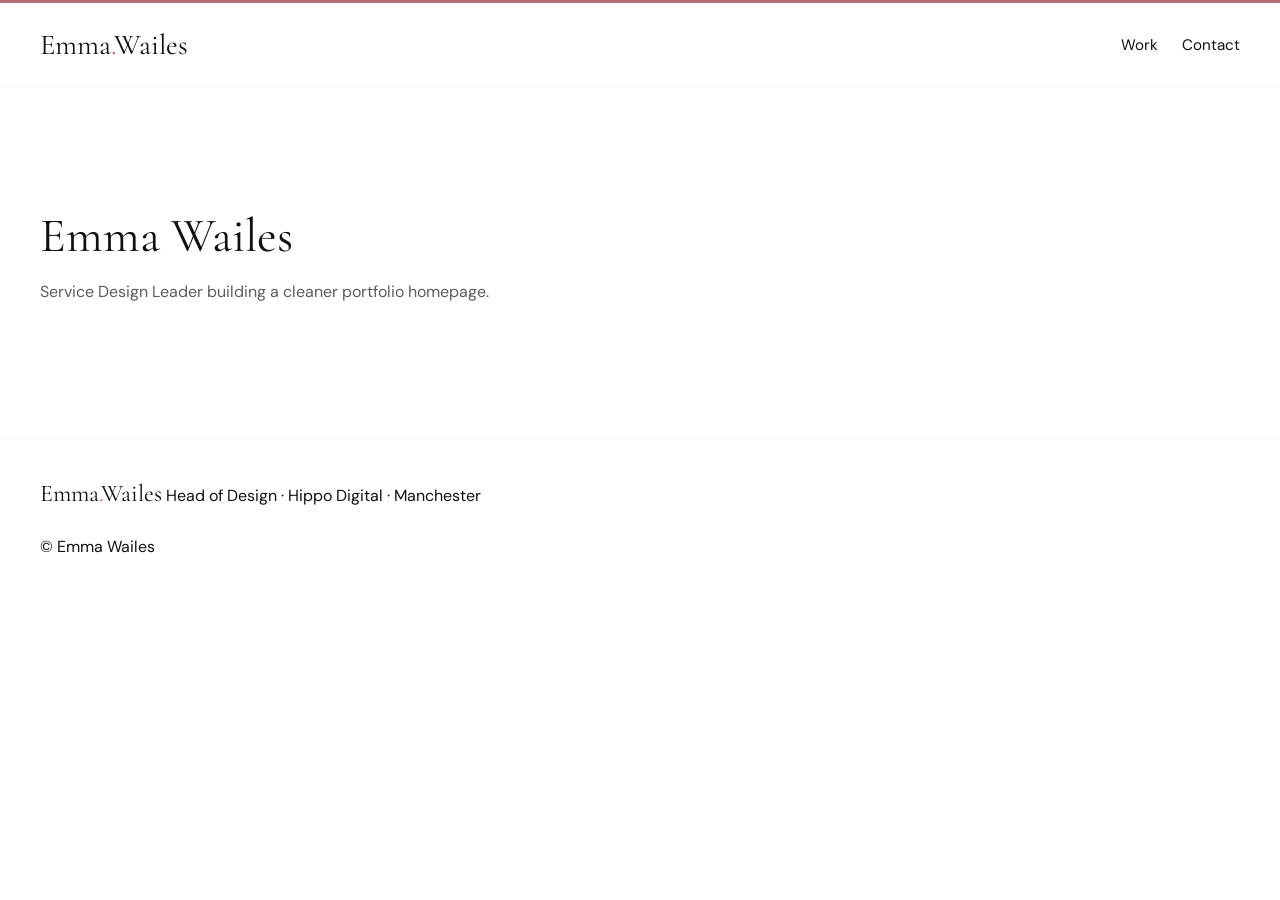
==== index.html @ 0edecd5c "commit" ====
<!DOCTYPE html>
<html lang="en">
<head>
  <meta charset="UTF-8">
  <meta name="viewport" content="width=device-width, initial-scale=1.0">
  <title>Emma Wailes — Service Design Leader</title>

  <link rel="preconnect" href="https://fonts.googleapis.com">
  <link rel="preconnect" href="https://fonts.gstatic.com" crossorigin>
  <link href="https://fonts.googleapis.com/css2?family=Cormorant+Garamond:wght@300;400;500;600&family=DM+Sans:wght@300;400;500;700&display=swap" rel="stylesheet">

  <link rel="stylesheet" href="css/styles.css">
</head>
<body>

  <div class="top-accent-bar"></div>

  <nav id="main-nav">
    <a class="nav-logo" href="index.html">Emma<span>.</span>Wailes</a>
    <ul class="nav-links">
      <li><a href="index.html">Work</a></li>
      <li><a href="contact.html">Contact</a></li>
    </ul>
  </nav>

  <main>
    <section class="placeholder">
      <h1>Emma Wailes</h1>
      <p>Service Design Leader building a cleaner portfolio homepage.</p>
    </section>
  </main>

  <footer>
      <span class="footer-logo">Emma<span>.</span>Wailes</span>
      <span>Head of Design · Hippo Digital · Manchester</span>
    <p>© Emma Wailes</p>
  </footer>

</body>
</html>
---- css/styles.css ----
:root {
  --black: #111111;
  --white: #ffffff;
  --grey-light: #f3f3f3;
  --grey-mid: #d9d9d9;
  --grey-text: #5c5c5c;
  --accent: #b76e79;

  --serif: "Cormorant Garamond", serif;
  --sans: "DM Sans", sans-serif;
}

* {
  box-sizing: border-box;
}

html,
body {
  margin: 0;
  padding: 0;
}

body {
  font-family: var(--sans);
  color: var(--black);
  background: var(--white);
}

.top-accent-bar {
  height: 3px;
  background: var(--accent);
  position: fixed;
  top: 0;
  left: 0;
  right: 0;
  z-index: 200;
}

#main-nav {
  display: flex;
  justify-content: space-between;
  align-items: center;
  padding: 24px 40px;
  margin-top: 3px;
  border-bottom: 1px solid var(--grey-light);
}

.nav-logo {
  text-decoration: none;
  color: var(--black);
  font-family: var(--serif);
  font-size: 1.8rem;
}

.nav-logo span,
.footer-logo span {
  color: var(--accent);
}

.nav-links {
  display: flex;
  gap: 24px;
  list-style: none;
  margin: 0;
  padding: 0;
}

.nav-links a {
  text-decoration: none;
  color: var(--black);
  font-size: 0.95rem;
}

main {
  padding: 40px;
}

.placeholder {
  padding: 80px 0;
}

.placeholder h1 {
  font-family: var(--serif);
  font-size: 3rem;
  font-weight: 400;
  margin: 0 0 16px;
}

.placeholder p {
  font-size: 1rem;
  color: var(--grey-text);
  max-width: 38rem;
}

footer {
  padding: 40px;
  border-top: 1px solid var(--grey-light);
}

.footer-logo {
  display: inline-block;
  font-family: var(--serif);
  font-size: 1.5rem;
  margin-bottom: 12px;
}
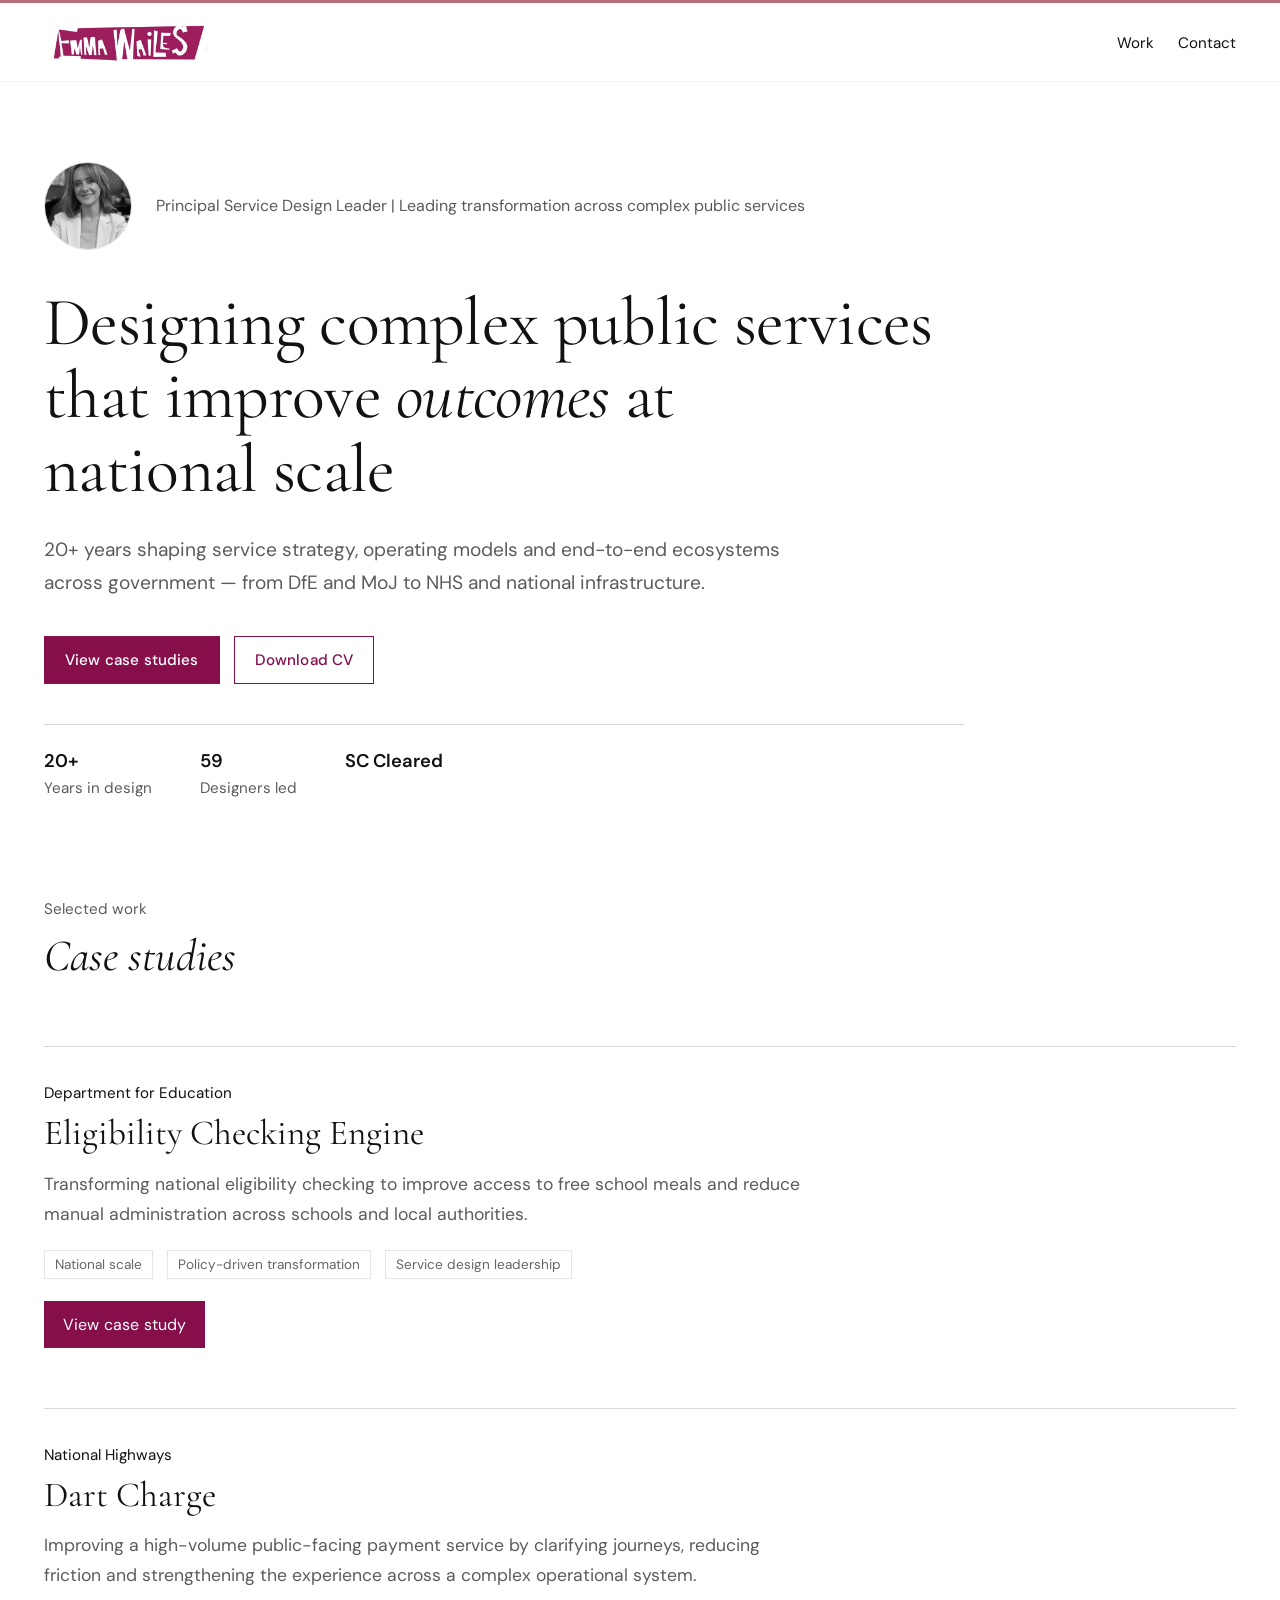
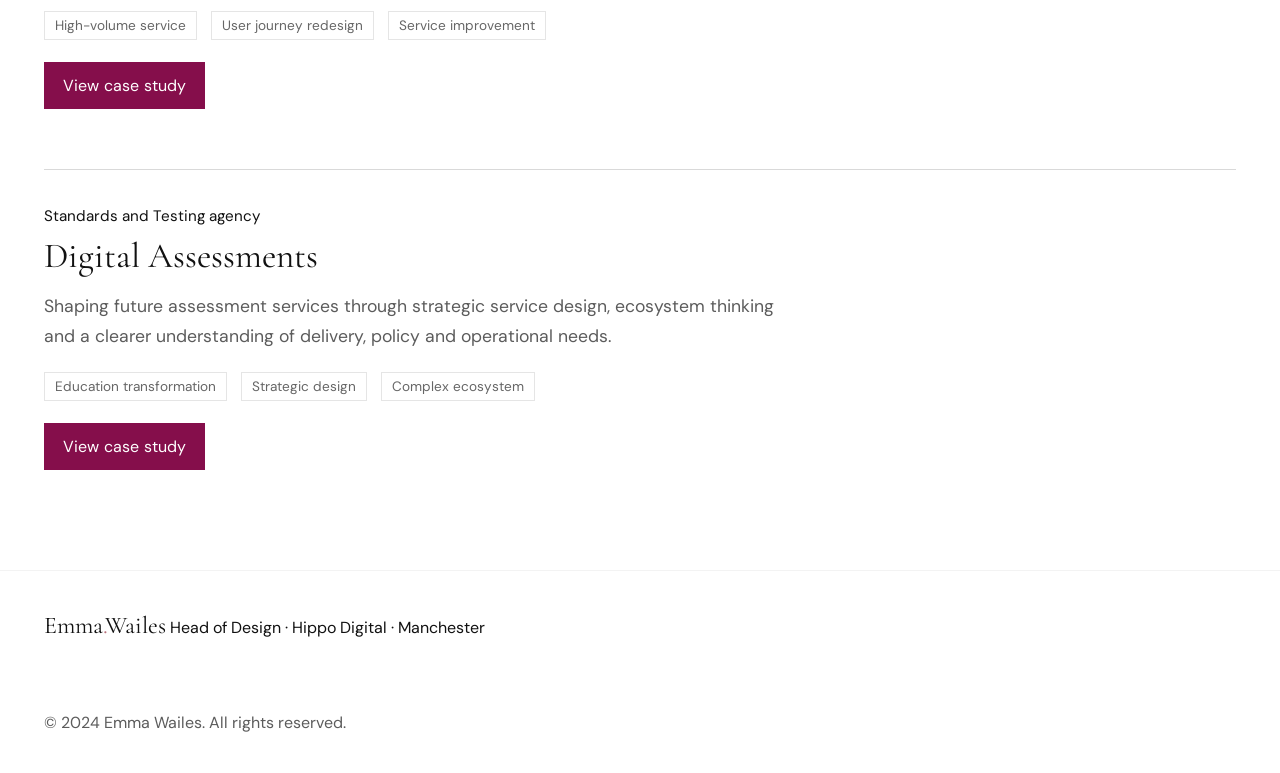
==== commit 98aa184c: "Add hero, case studies, assets & CSS updates Implement homepage redesign: add CV and image assets, r" ====
--- a/index.html
+++ b/index.html
@@ -1,5 +1,6 @@
 <!DOCTYPE html>
 <html lang="en">
+
 <head>
   <meta charset="UTF-8">
   <meta name="viewport" content="width=device-width, initial-scale=1.0">
@@ -7,34 +8,191 @@
 
   <link rel="preconnect" href="https://fonts.googleapis.com">
   <link rel="preconnect" href="https://fonts.gstatic.com" crossorigin>
-  <link href="https://fonts.googleapis.com/css2?family=Cormorant+Garamond:wght@300;400;500;600&family=DM+Sans:wght@300;400;500;700&display=swap" rel="stylesheet">
+  <link
+    href="https://fonts.googleapis.com/css2?family=Cormorant+Garamond:wght@300;400;500;600&family=DM+Sans:wght@300;400;500;700&display=swap"
+    rel="stylesheet">
 
   <link rel="stylesheet" href="css/styles.css">
 </head>
+
 <body>
 
   <div class="top-accent-bar"></div>
 
   <nav id="main-nav">
-    <a class="nav-logo" href="index.html">Emma<span>.</span>Wailes</a>
-    <ul class="nav-links">
-      <li><a href="index.html">Work</a></li>
-      <li><a href="contact.html">Contact</a></li>
-    </ul>
+    <div class="container nav-inner">
+      <a class="nav-logo" href="index.html">
+        <img src="assets/images/logo.jpeg" alt="Emma Wailes logo">
+      </a>
+      <ul class="nav-links">
+        <li><a href="index.html">Work</a></li>
+        <li><a href="contact.html">Contact</a></li>
+      </ul>
+    </div>
   </nav>
 
   <main>
-    <section class="placeholder">
-      <h1>Emma Wailes</h1>
-      <p>Service Design Leader building a cleaner portfolio homepage.</p>
-    </section>
+
+    <section class="hero">
+  <div class="container">
+    <div class="hero-inner">
+
+<div class="hero-top">
+  <img src="assets/images/headshot.jpeg" alt="Portrait of Emma Wailes" class="hero-headshot">
+
+  <p class="hero-role">
+    Principal Service Design Leader | Leading transformation across complex public&nbsp;services
+  </p>
+</div>
+
+<h1 class="hero-title">
+  Designing complex public services<br>
+  that improve <em>outcomes</em> at<br>
+  national&nbsp;scale
+</h1>
+
+      <p class="hero-desc">
+        20+ years shaping service strategy, operating models and end-to-end ecosystems across government — from DfE and MoJ to NHS and national infrastructure.
+      </p>
+
+      <div class="hero-actions">
+        <a href="#work">View case studies</a>
+        <a href="#">Download CV</a>
+      </div>
+
+      <div class="hero-stats">
+        <div class="hero-stat"><strong>20+</strong><span>Years in design</span></div>
+        <div class="hero-stat"><strong>59</strong><span>Designers led</span></div>
+        <div class="hero-stat"><strong>SC Cleared</strong></div>
+      </div>
+    </div>
+
+  </div>
+</section>
+
+
+
+    <!-- <section class="hero">
+  <div class="container hero-inner">
+
+    <p class="hero-eyebrow">
+      Head of Design · Hippo Digital · SC Cleared
+    </p>
+
+    <h1 class="hero-title">
+      Designing complex public services that improve <em>outcomes</em> at national scale
+    </h1>
+
+    <p class="hero-desc">
+      20+ years shaping service strategy, operating models and end-to-end ecosystems across government.
+    </p>
+
+    <div class="hero-actions">
+      <a href="#work">View case studies</a>
+      <a href="#">Download CV</a>
+    </div>
+
+    <div class="hero-stats">
+      <div>
+        <strong>20+</strong>
+        <span>Years in service design</span>
+      </div>
+      <div>
+        <strong>59</strong>
+        <span>Designers led</span>
+      </div>
+      <div>
+        <strong>SC</strong>
+        <span>Cleared</span>
+      </div>
+    </div>
+
+  </div>
+</section> -->
+
+    <!---------About Section--------->
+
+    <!---------Work Section--------->
+
+    <section class="case-studies" id="work">
+  <div class="container">
+    <div class="section-heading">
+      <p class="section-label">Selected work</p>
+      <h2 class="section-title"><em>Case studies </em></h2>
+    </div>
+
+    <div class="case-study-list">
+
+      <article class="case-card">
+        <div class="case-card-content">
+          <p class="case-card-org">Department for Education</p>
+          <h3 class="case-card-title">Eligibility Checking Engine</h3>
+          <p class="case-card-summary">
+            Transforming national eligibility checking to improve access to free school meals and reduce manual administration across schools and local authorities.
+          </p>
+
+          <div class="case-card-meta">
+            <span>National scale</span>
+            <span>Policy-driven transformation</span>
+            <span>Service design leadership</span>
+          </div>
+
+          <a href="case-study-ece.html" class="case-card-link">View case study</a>
+        </div>
+      </article>
+
+      <article class="case-card">
+        <div class="case-card-content">
+          <p class="case-card-org">National Highways</p>
+          <h3 class="case-card-title">Dart Charge</h3>
+          <p class="case-card-summary">
+            Improving a high-volume public-facing payment service by clarifying journeys, reducing friction and strengthening the experience across a complex operational system.
+          </p>
+
+          <div class="case-card-meta">
+            <span>High-volume service</span>
+            <span>User journey redesign</span>
+            <span>Service improvement</span>
+          </div>
+
+          <a href="case-study-dart.html" class="case-card-link">View case study</a>
+        </div>
+      </article>
+
+      <article class="case-card">
+        <div class="case-card-content">
+          <p class="case-card-org">Standards and Testing agency</p>
+          <h3 class="case-card-title">Digital Assessments</h3>
+          <p class="case-card-summary">
+            Shaping future assessment services through strategic service design, ecosystem thinking and a clearer understanding of delivery, policy and operational needs.
+          </p>
+
+          <div class="case-card-meta">
+            <span>Education transformation</span>
+            <span>Strategic design</span>
+            <span>Complex ecosystem</span>
+          </div>
+
+          <a href="case-study-sta.html" class="case-card-link">View case study</a>
+        </div>
+      </article>
+
+    </div>
+  </div>
+</section>
+    <!---------Recognition Section--------->
+
+    <!---------Contact Section--------->
+
   </main>
 
   <footer>
+    <div class="container">
       <span class="footer-logo">Emma<span>.</span>Wailes</span>
       <span>Head of Design · Hippo Digital · Manchester</span>
-    <p>© Emma Wailes</p>
+      <p>&copy; 2024 Emma Wailes. All rights reserved.</p>
   </footer>
 
 </body>
+
 </html>
--- a/css/styles.css
+++ b/css/styles.css
@@ -36,21 +36,39 @@
   z-index: 200;
 }
 
+.container {
+  max-width: 1240px;
+  margin: 0 auto;
+  padding-left: 24px;
+  padding-right: 24px;
+}
+
 #main-nav {
-  display: flex;
-  justify-content: space-between;
-  align-items: center;
-  padding: 24px 40px;
   margin-top: 3px;
   border-bottom: 1px solid var(--grey-light);
 }
 
-.nav-logo {
+.nav-inner {
+  display: flex;
+  justify-content: space-between;
+  align-items: center;
+   padding-top: 18px;
+  padding-bottom: 18px;
+}
+
+
+.nav-logo img {
+  height: 44px;
+  width: auto;
+  display: block;
+}
+
+/* .nav-logo {
   text-decoration: none;
   color: var(--black);
   font-family: var(--serif);
   font-size: 1.8rem;
-}
+} */
 
 .nav-logo span,
 .footer-logo span {
@@ -72,11 +90,12 @@
 }
 
 main {
-  padding: 40px;
+  padding: 0;
 }
 
 .placeholder {
-  padding: 80px 0;
+  padding-top: 80px;
+  padding-bottom: 80px;
 }
 
 .placeholder h1 {
@@ -90,11 +109,377 @@
   font-size: 1rem;
   color: var(--grey-text);
   max-width: 38rem;
-}
+  margin: 0;
+}
+
+-----------------------------------hero section-----------------------------------
+.hero {
+  padding-top: 150px;
+  padding-bottom: 110px;
+  /* padding-left: 64px;
+  padding-right: 24px; */
+}
+
+.hero-inner {
+  max-width: 1100px;
+}
+
+.hero-inner {
+  max-width: 1100px;
+}
+
+.hero-top {
+  display: flex;
+  align-items: flex-start;
+  gap: 24px;
+  margin-bottom: 40px;
+}
+
+.hero-logo {
+  height: 72px;
+  width: auto;
+  display: block;
+  flex-shrink: 0;
+}
+
+.hero-role {
+  font-size: 1rem;
+  line-height: 1.5;
+  color: #850E4B;
+  max-width: 720px;
+  margin: 0 0 24px;
+}
+
+/* .hero-role {
+  font-size: 0.95rem;
+  line-height: 1.4;
+  color: var(--grey-text);
+  margin: 8px 0 0;
+  max-width: 420px;
+} */
+
+.hero-main {
+  max-width: 820px;
+}
+
+.hero-title {
+  font-family: var(--serif);
+  font-size: 4.1rem;
+  line-height: 1.04;
+  font-weight: 400;
+  letter-spacing: -0.01em;
+  margin: 0 0 30px;
+  max-width: 820px;
+}
+
+.hero-title em {
+  font-style: italic;
+}
+
+.hero-desc {
+  font-size: 1.2rem;
+  line-height: 1.65;
+  color: #5f5f5f;
+  margin: 0 0 34px;
+  max-width: 760px;
+}
+
+.hero-actions {
+  display: flex;
+  gap: 16px;
+  margin-bottom: 44px;
+  align-items: center;
+}
+
+.hero-actions a {
+  display: inline-flex;
+  align-items: center;
+  justify-content: center;
+  min-height: 48px;
+  padding: 0 22px;
+  font-size: 1rem;
+  font-weight: 600;
+  text-decoration: none;
+  border-radius: 4px;
+  box-sizing: border-box;
+}
+
+.hero-stats {
+  display: flex;
+  gap: 60px;
+  padding-top: 28px;
+  border-top: 1px solid #e5e5e5;
+}
+
+.hero-stat strong {
+  font-size: 1.2rem;
+  font-weight: 600;
+}
+/* .hero-stats {
+  display: flex;
+  gap: 56px;
+  padding-top: 24px;
+  border-top: 1px solid var(--grey-mid);
+  max-width: 720px;
+}
+
+.hero-stat strong {
+  display: block;
+  font-size: 1.15rem;
+  margin-bottom: 4px;
+} */
+
+.hero-stat span {
+  font-size: 0.82rem;
+  line-height: 1.4;
+  color: var(--grey-text);
+}
+
+.hero-actions a:first-child {
+  background-color: #850E4B;
+  color: #ffffff;
+  border: 1px solid #850E4B;
+}
+
+.hero-actions a:first-child:hover {
+  background-color: #C1588E;
+  border-color: #C1588E;
+  color: #ffffff;
+}
+
+.hero-actions a {
+  font-weight: 300;
+  letter-spacing: 0.02em;
+}
+
+.hero-stats div {
+  white-space: nowrap;
+}
+
+.hero-actions a:last-child {
+  background-color: #ffffff;
+  color: #850E4B;
+  border: 1px solid #850E4B;
+}
+
+.hero-actions a:last-child:hover {
+  background-color: #f7e8f0;
+  color: #850E4B;
+  border-color: #C1588E;
+}
+
+.nav-logo img {
+  height: 42px;
+  width: auto;
+  display: block;
+}
+
+.nav-inner {
+  display: flex;
+  justify-content: space-between;
+  align-items: center;
+  padding-top: 18px;
+  padding-bottom: 18px;
+}
+
+.hero {
+  padding-top: 80px;
+  padding-bottom: 100px;
+}
+
+.hero-inner {
+  max-width: 920px;
+}
+
+.hero-role {
+  font-size: 1rem;
+  line-height: 1.5;
+  color: var(--grey-text);
+  margin: 0 0 24px;
+}
+
+.hero-title {
+  font-family: var(--serif);
+  font-size: 4.25rem;
+  line-height: 1.08;
+  font-weight: 400;
+  margin: 0 0 28px;
+  max-width: 900px;
+}
+
+.hero-desc {
+  font-size: 1.2rem;
+  line-height: 1.7;
+  color: var(--grey-text);
+  margin: 0 0 36px;
+  max-width: 760px;
+}
+
+.hero-actions {
+  display: flex;
+  gap: 14px;
+  align-items: center;
+  margin-bottom: 40px;
+}
+
+.hero-actions a {
+  display: inline-flex;
+  align-items: center;
+  justify-content: center;
+  min-height: 48px;
+  padding: 0 20px;
+  font-size: 0.95rem;
+  font-weight: 500;
+  text-decoration: none;
+  border-radius: 0;
+  border-width: 1px;
+  letter-spacing: 0.01em;
+}
+
+.hero-actions a:first-child {
+  background-color: #850E4B;
+  color: #ffffff;
+  border: 1px solid #850E4B;
+}
+
+.hero-actions a:first-child:hover {
+  background-color: #C1588E;
+  border-color: #C1588E;
+  color: #ffffff;
+}
+
+.hero-actions a:last-child {
+  background-color: #ffffff;
+  color: #850E4B;
+  border: 1px solid #850E4B;
+}
+
+.hero-actions a:last-child:hover {
+  background-color: #f8e8f0;
+  border-color: #C1588E;
+  color: #850E4B;
+}
+
+.hero-stats {
+  display: flex;
+  gap: 48px;
+  padding-top: 24px;
+  border-top: 1px solid var(--grey-mid);
+}
+
+.hero-stat {
+  white-space: nowrap;
+}
+
+.hero-stat strong {
+  font-size: 1.15rem;
+  display: block;
+  margin-bottom: 4px;
+}
+
+.hero-stat span {
+  font-size: 0.95rem;
+  color: var(--grey-text);
+}
+
+.hero-actions a,
+.case-card-link {
+  font-weight: 500;
+  border-radius: 0;
+  letter-spacing: 0.01em;
+}
+
+.hero-actions a:first-child:hover,
+.case-card-link:hover {
+  background-color: #9f2a63; /* subtle shift, not bright */
+  border-color: #9f2a63;
+}
+
+.hero-layout {
+  display: grid;
+  grid-template-columns: minmax(0, 1fr) 340px;
+  gap: 64px;
+  align-items: start;
+}
+
+.hero-copy {
+  max-width: 900px;
+}
+
+/* .hero-image img {
+  width: 50%;
+  display: block;
+  filter: grayscale(100%);
+  border-radius: 0;
+} */
+
+.hero-intro {
+  display: flex;
+  align-items: center;
+  gap: 16px;
+  margin-bottom: 28px;
+}
+
+
+
+.hero-headshot {
+  width: 76px;
+  height: 76px;
+  object-fit: cover;
+  border-radius: 50%;
+  filter: grayscale(100%);
+  border: 1px solid #e6e6e6;
+  flex-shrink: 0;
+}
+
+.hero-role {
+  margin: 0;
+  font-size: 0.95rem;
+  white-space: nowrap;
+  line-height: 1.45;
+  color: #5a5a5a;
+  max-width: 640px;
+}
+
+.hero-top {
+  display: flex;
+  align-items: center;
+  gap: 24px;
+  margin-bottom: 36px;
+  max-width: 1000px;
+}
+
+.hero-headshot {
+  width: 88px;
+  height: 88px;
+  object-fit: cover;
+  filter: grayscale(100%);
+  border-radius: 50%; /* keep circle if you prefer */
+  border: 1px solid #dddddd;
+}
+
+.hero-role {
+  margin: 0;
+  font-size: 1rem;
+  line-height: 1.45;
+  color: #5a5a5a;
+  max-width: 640px;
+}
+
+-------------footer section----------------------
 
 footer {
-  padding: 40px;
+  margin-top: 60px;
+}
+
+footer {
   border-top: 1px solid var(--grey-light);
+  margin-top: 80px;
+}
+
+footer .container {
+  padding-top: 40px;
+  padding-bottom: 40px;
 }
 
 .footer-logo {
@@ -102,4 +487,125 @@
   font-family: var(--serif);
   font-size: 1.5rem;
   margin-bottom: 12px;
+}
+
+footer p {
+  margin-top: 60px;
+  margin-bottom: 0;
+  color: var(--grey-text);
+}
+
+----------case studies-----------------
+
+.case-studies {
+  padding-top: 100px;
+  padding-bottom: 100px;
+}
+
+.section-heading {
+  margin-bottom: 48px;
+  max-width: 780px;
+}
+
+.section-label {
+  font-size: 0.95rem;
+  color: var(--grey-text);
+  margin: 0 0 12px;
+}
+
+.section-title {
+  font-family: var(--serif);
+  font-size: 2.8rem;
+  line-height: 1.15;
+  font-weight: 400;
+  margin: 0;
+}
+
+.case-study-list {
+  display: flex;
+  flex-direction: column;
+  gap: 40px;
+}
+
+.case-card {
+  transition: transform 0.2s ease, opacity 0.2s ease;
+}
+
+.case-card:hover {
+  transform: translateY(-2px);
+}
+
+.case-card {
+  border-top: 1px solid var(--grey-mid);
+  padding-top: 36px;
+  padding-bottom: 20px;
+}
+
+.case-card-content {
+  max-width: 920px;
+}
+
+.case-card-org {
+  font-size: 0.95rem;
+  color: 1px solid #eeeeee;
+  margin: 0 0 10px;
+}
+
+.case-card-title {
+  font-family: var(--serif);
+  font-size: 2.2rem;
+  line-height: 1.15;
+  font-weight: 400;
+  margin: 0 0 16px;
+}
+
+.case-card-summary {
+  font-size: 1.1rem;
+  line-height: 1.7;
+  color: var(--grey-text);
+  margin: 0 0 20px;
+  max-width: 760px;
+}
+
+.case-card-meta {
+  display: flex;
+  flex-wrap: wrap;
+  gap: 10px 14px;
+  margin-bottom: 22px;
+}
+
+.case-card-meta span {
+  font-size: 0.85rem;
+  color: #666;
+  border: 1px solid #e5e5e5;
+  padding: 5px 10px;
+}
+
+/* .case-card-meta span {
+  font-size: 0.9rem;
+  color: var(--grey-text);
+  padding: 6px 10px;
+  border: 1px solid var(--grey-mid);
+  border-radius: 999px;
+} */
+
+.case-card-link {
+  display: inline-block;
+  padding: 12px 18px;
+  background-color: #850E4B;
+  color: #ffffff;
+  text-decoration: none;
+  border: 1px solid #850E4B;
+  border-radius: 0px;
+  font-weight: 400;
+  letter-spacing: 0.01em;
+}
+
+.case-card-link:hover {
+  background-color: #C1588E;
+  border-color: #C1588E;
+}
+
+.section-heading {
+  margin-bottom: 64px;
 }
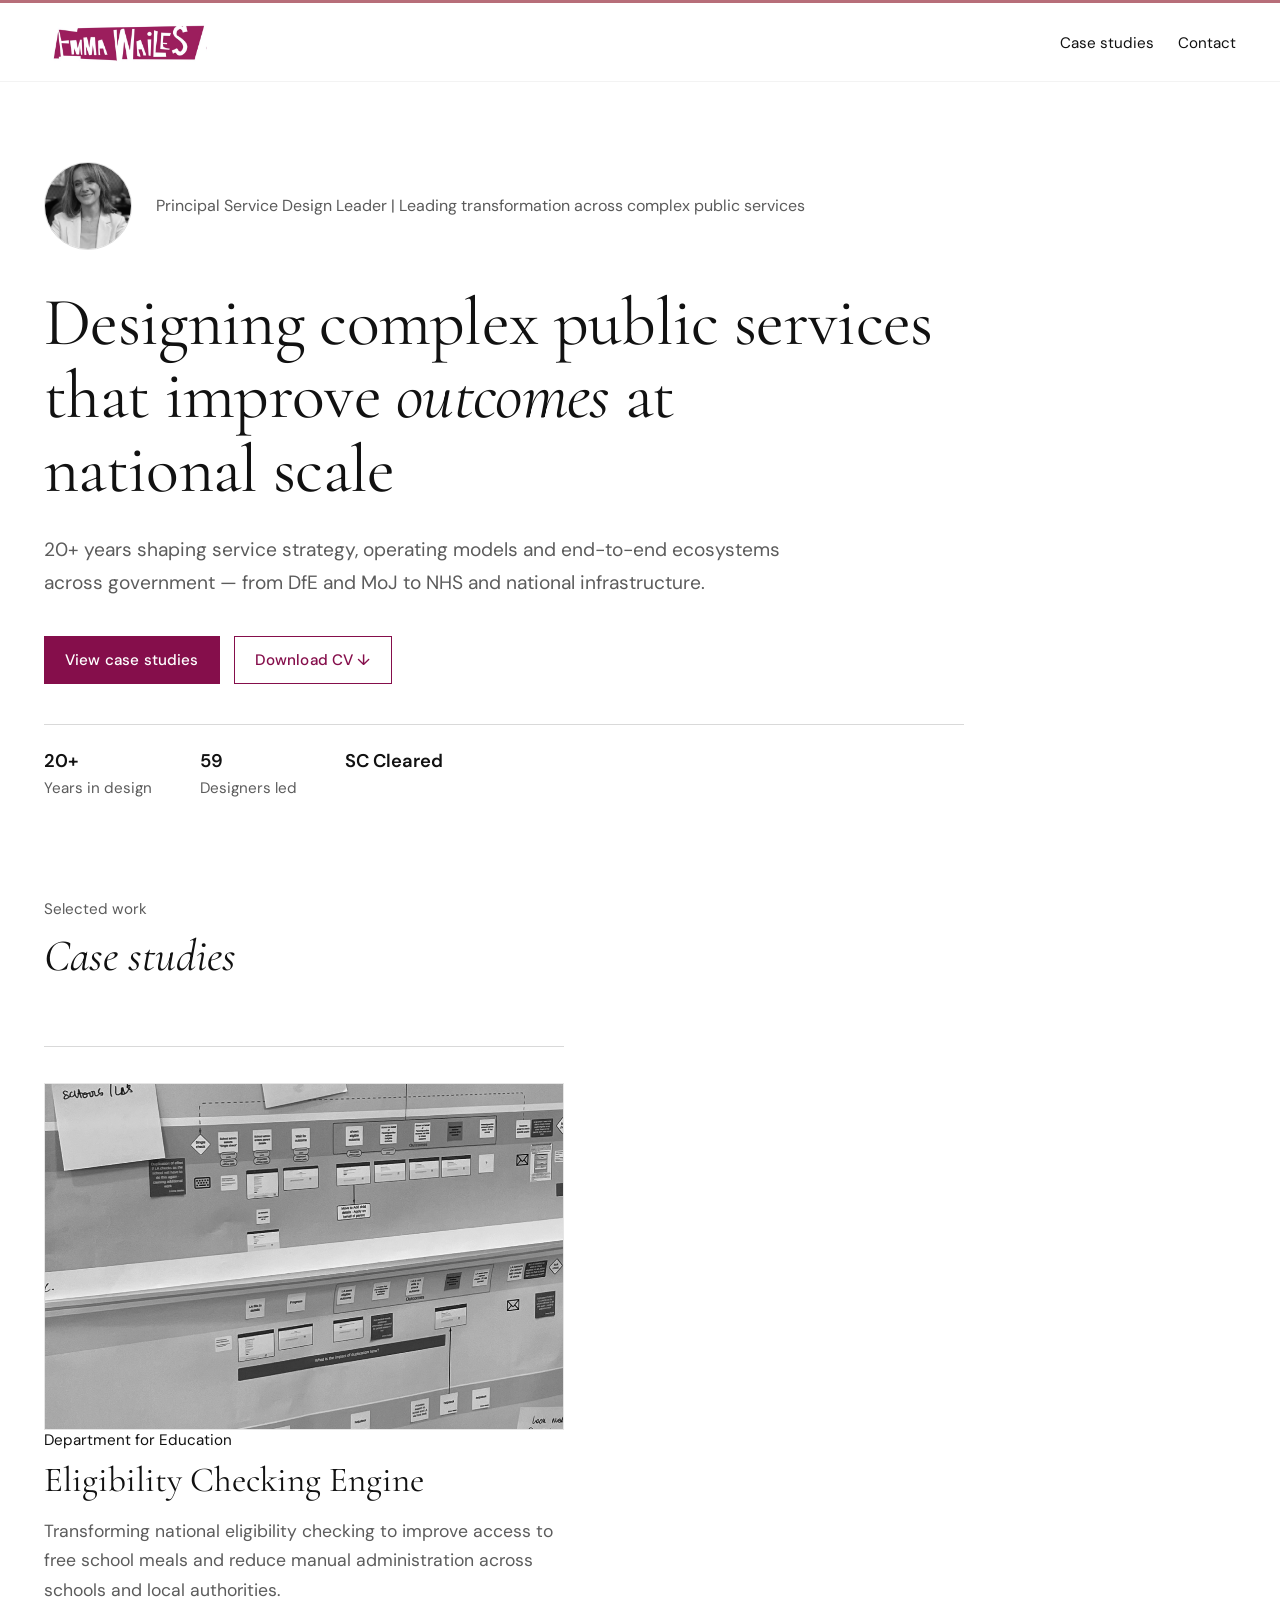
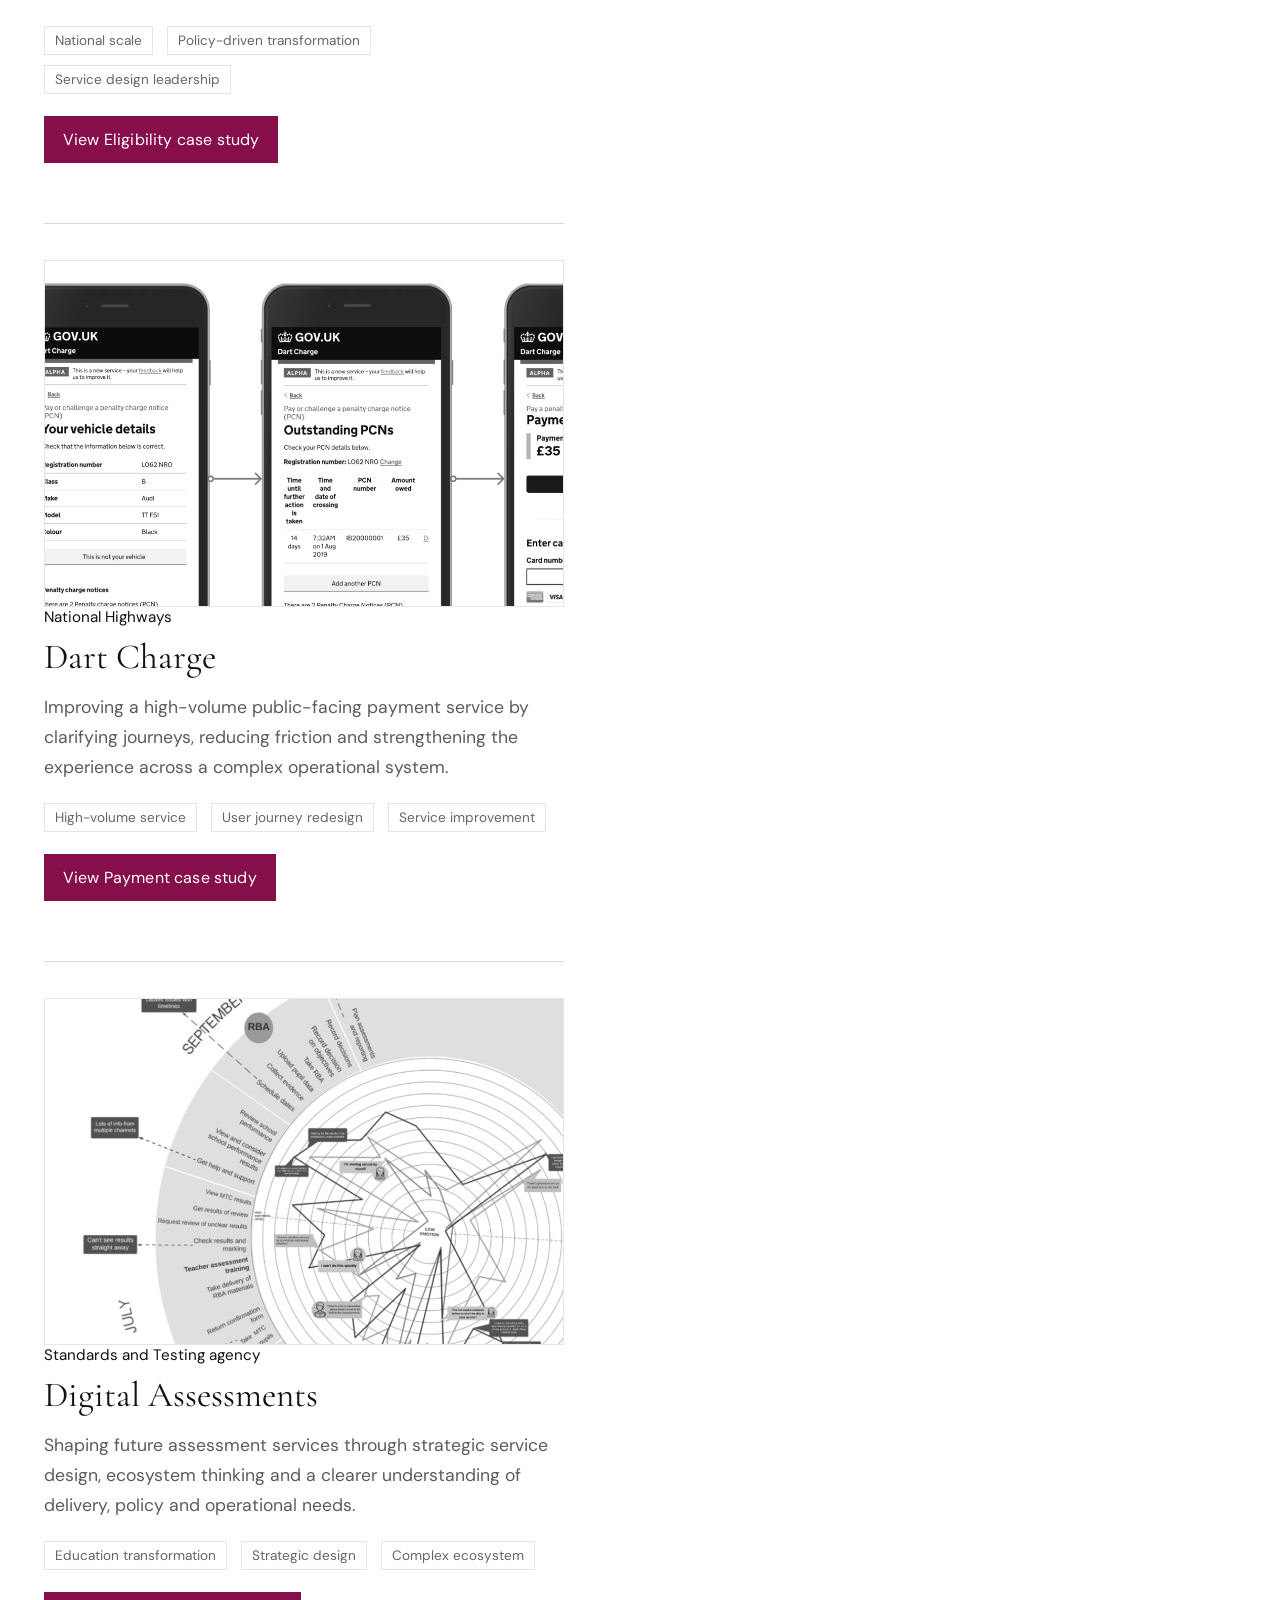
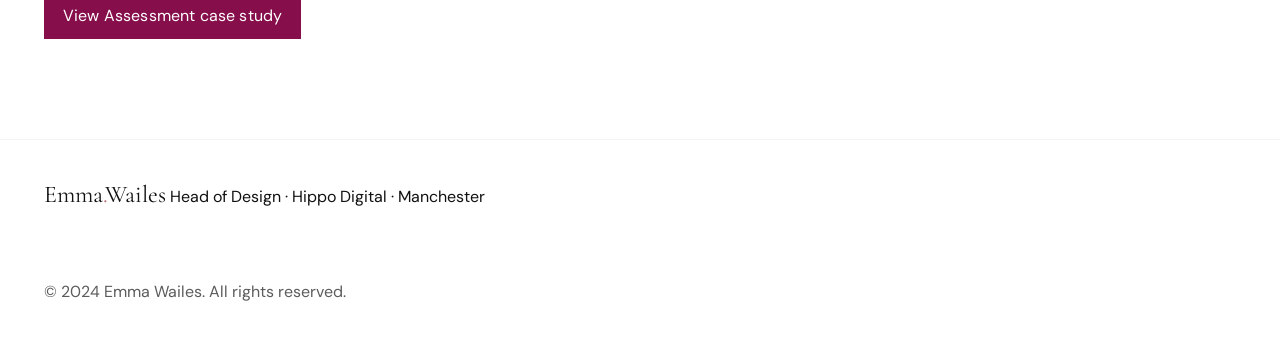
==== commit 78df5e02: "Add case thumbnails, CV button & style updates Add work thumbnails and small UI improvements: introd" ====
--- a/index.html
+++ b/index.html
@@ -25,7 +25,7 @@
         <img src="assets/images/logo.jpeg" alt="Emma Wailes logo">
       </a>
       <ul class="nav-links">
-        <li><a href="index.html">Work</a></li>
+        <li><a href="#work">Case studies</a></li>
         <li><a href="contact.html">Contact</a></li>
       </ul>
     </div>
@@ -57,7 +57,7 @@
 
       <div class="hero-actions">
         <a href="#work">View case studies</a>
-        <a href="#">Download CV</a>
+        <a href="assets/Emma-Wailes-CV.pdf" download class="cv-button">Download CV ↓</a>
       </div>
 
       <div class="hero-stats">
@@ -124,6 +124,7 @@
     <div class="case-study-list">
 
       <article class="case-card">
+        <img src="assets/work/thumbnails/Desktop - 1.png" alt="Eligibility Checking Engine">
         <div class="case-card-content">
           <p class="case-card-org">Department for Education</p>
           <h3 class="case-card-title">Eligibility Checking Engine</h3>
@@ -137,11 +138,13 @@
             <span>Service design leadership</span>
           </div>
 
-          <a href="case-study-ece.html" class="case-card-link">View case study</a>
+          <a href="case-study-ece.html" class="case-card-link">View Eligibility case study</a>
         </div>
       </article>
 
       <article class="case-card">
+                <img src="assets/work/thumbnails/Desktop - 3.png" alt="Dart Charge">
+
         <div class="case-card-content">
           <p class="case-card-org">National Highways</p>
           <h3 class="case-card-title">Dart Charge</h3>
@@ -155,11 +158,13 @@
             <span>Service improvement</span>
           </div>
 
-          <a href="case-study-dart.html" class="case-card-link">View case study</a>
+          <a href="case-study-dart.html" class="case-card-link">View Payment case study</a>
         </div>
       </article>
 
       <article class="case-card">
+                        <img src="assets/work/thumbnails/Desktop - 2.png" alt="Standards and testing agency">
+
         <div class="case-card-content">
           <p class="case-card-org">Standards and Testing agency</p>
           <h3 class="case-card-title">Digital Assessments</h3>
@@ -173,7 +178,7 @@
             <span>Complex ecosystem</span>
           </div>
 
-          <a href="case-study-sta.html" class="case-card-link">View case study</a>
+          <a href="case-study-sta.html" class="case-card-link">View Assessment case study</a>
         </div>
       </article>
 
--- a/css/styles.css
+++ b/css/styles.css
@@ -112,6 +112,24 @@
   margin: 0;
 }
 
+.cv-button {
+  display: inline-block;
+  padding: 12px 20px;
+  border: 1px solid #111;
+  text-decoration: none;
+  color: #111;
+  background: transparent;
+  font-size: 16px;
+  font-weight: 400;
+  border-radius: 0;
+  transition: background 0.2s ease, color 0.2s ease;
+}
+
+.cv-button:hover {
+  background: #111;
+  color: #fff;
+}
+
 -----------------------------------hero section-----------------------------------
 .hero {
   padding-top: 150px;
@@ -531,9 +549,6 @@
   transition: transform 0.2s ease, opacity 0.2s ease;
 }
 
-.case-card:hover {
-  transform: translateY(-2px);
-}
 
 .case-card {
   border-top: 1px solid var(--grey-mid);
@@ -601,11 +616,49 @@
   letter-spacing: 0.01em;
 }
 
-.case-card-link:hover {
-  background-color: #C1588E;
-  border-color: #C1588E;
-}
-
 .section-heading {
   margin-bottom: 64px;
-}+}
+
+.case-card img {
+  display: block;
+  width: 100%;
+  aspect-ratio: 3 / 2;
+  object-fit: cover;
+  filter: grayscale(100%);
+  border: 1px solid #e6e6e6;
+}
+
+.case-card img {
+  border: 1px solid #e6e6e6;
+  transition: opacity 0.2s ease, border-color 0.2s ease;
+}
+
+.case-card {
+  max-width: 520px;
+}
+
+.case-content {
+  padding-top: 16px;
+}
+.case-title {
+  font-family: var(--serif);
+  font-size: 1.6rem;
+  font-weight: 400;
+  margin: 0 0 10px;
+}
+
+.case-description {
+  font-size: 1rem;
+  line-height: 1.6;
+  color: #5f5f5f;
+  margin: 0 0 14px;
+  max-width: 460px;
+}
+
+.case-link {
+  font-size: 0.95rem;
+  text-decoration: none;
+  border-bottom: 1px solid currentColor;
+}
+
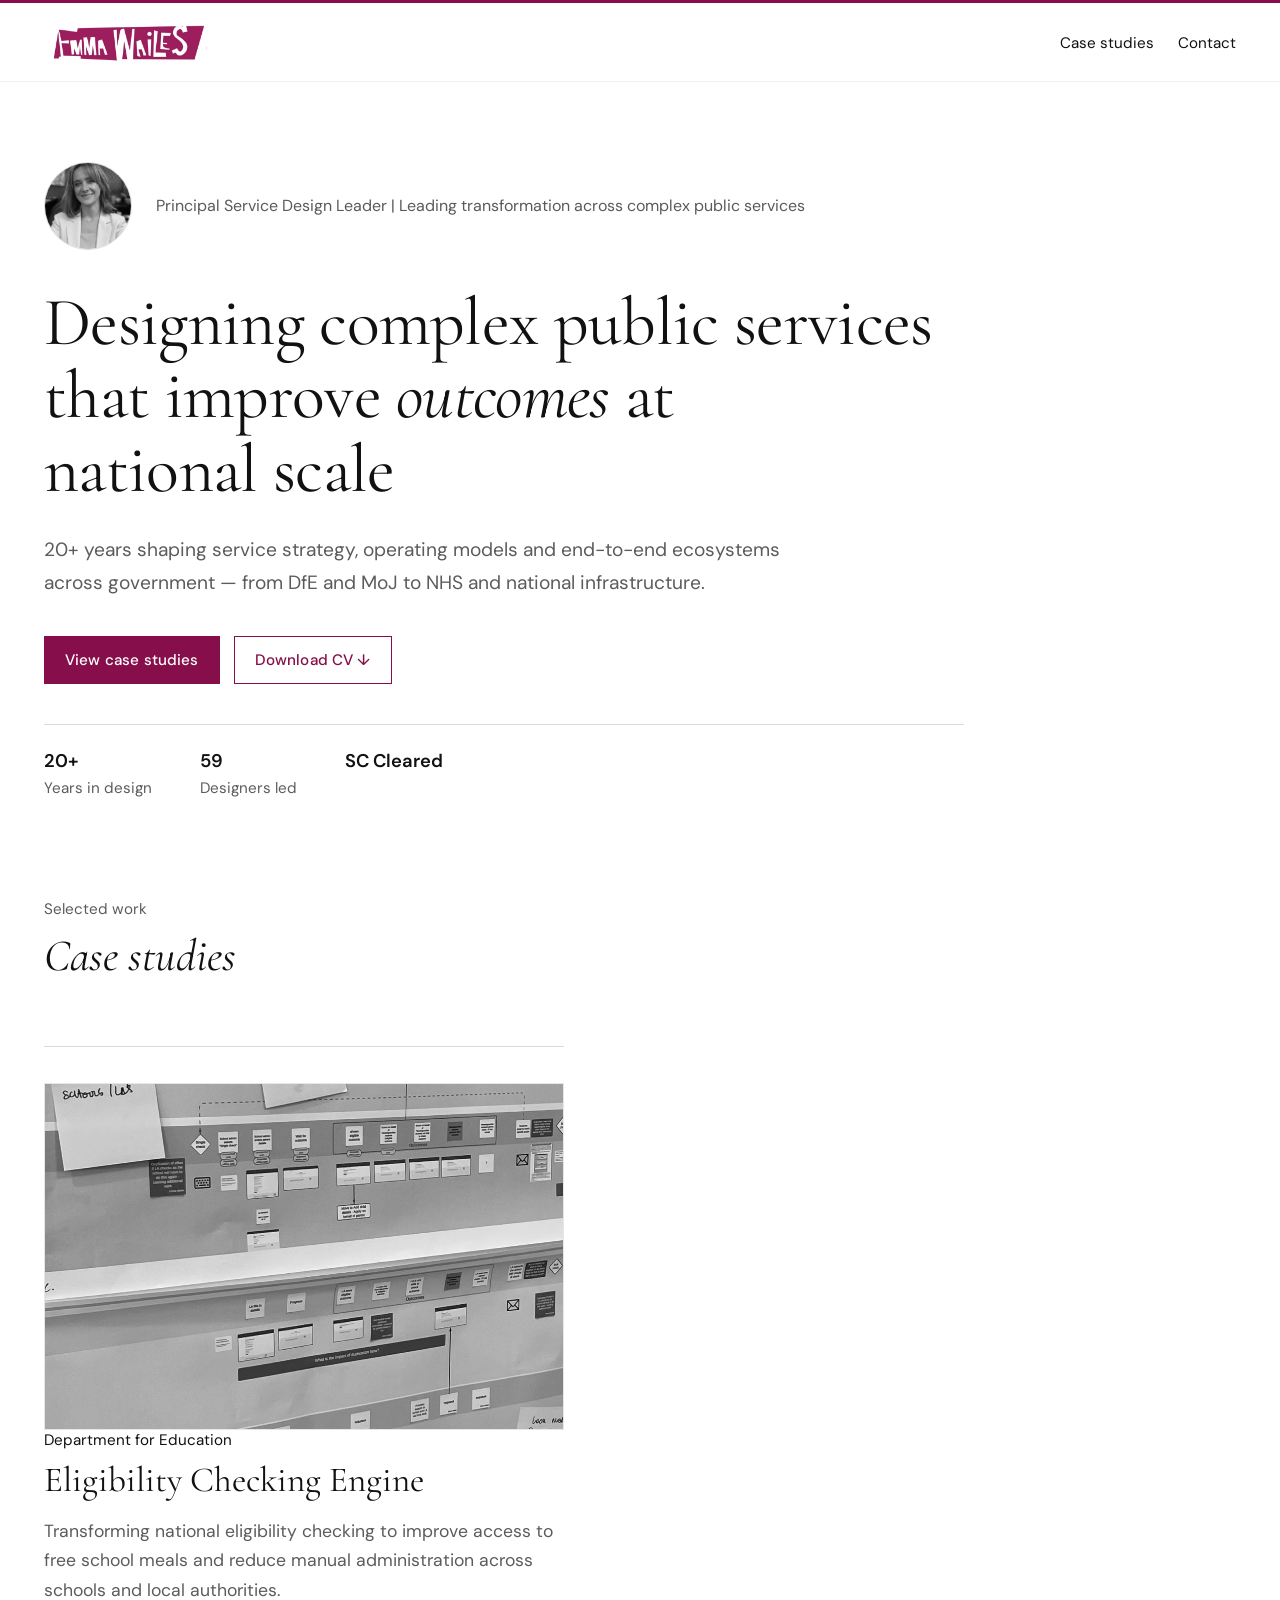
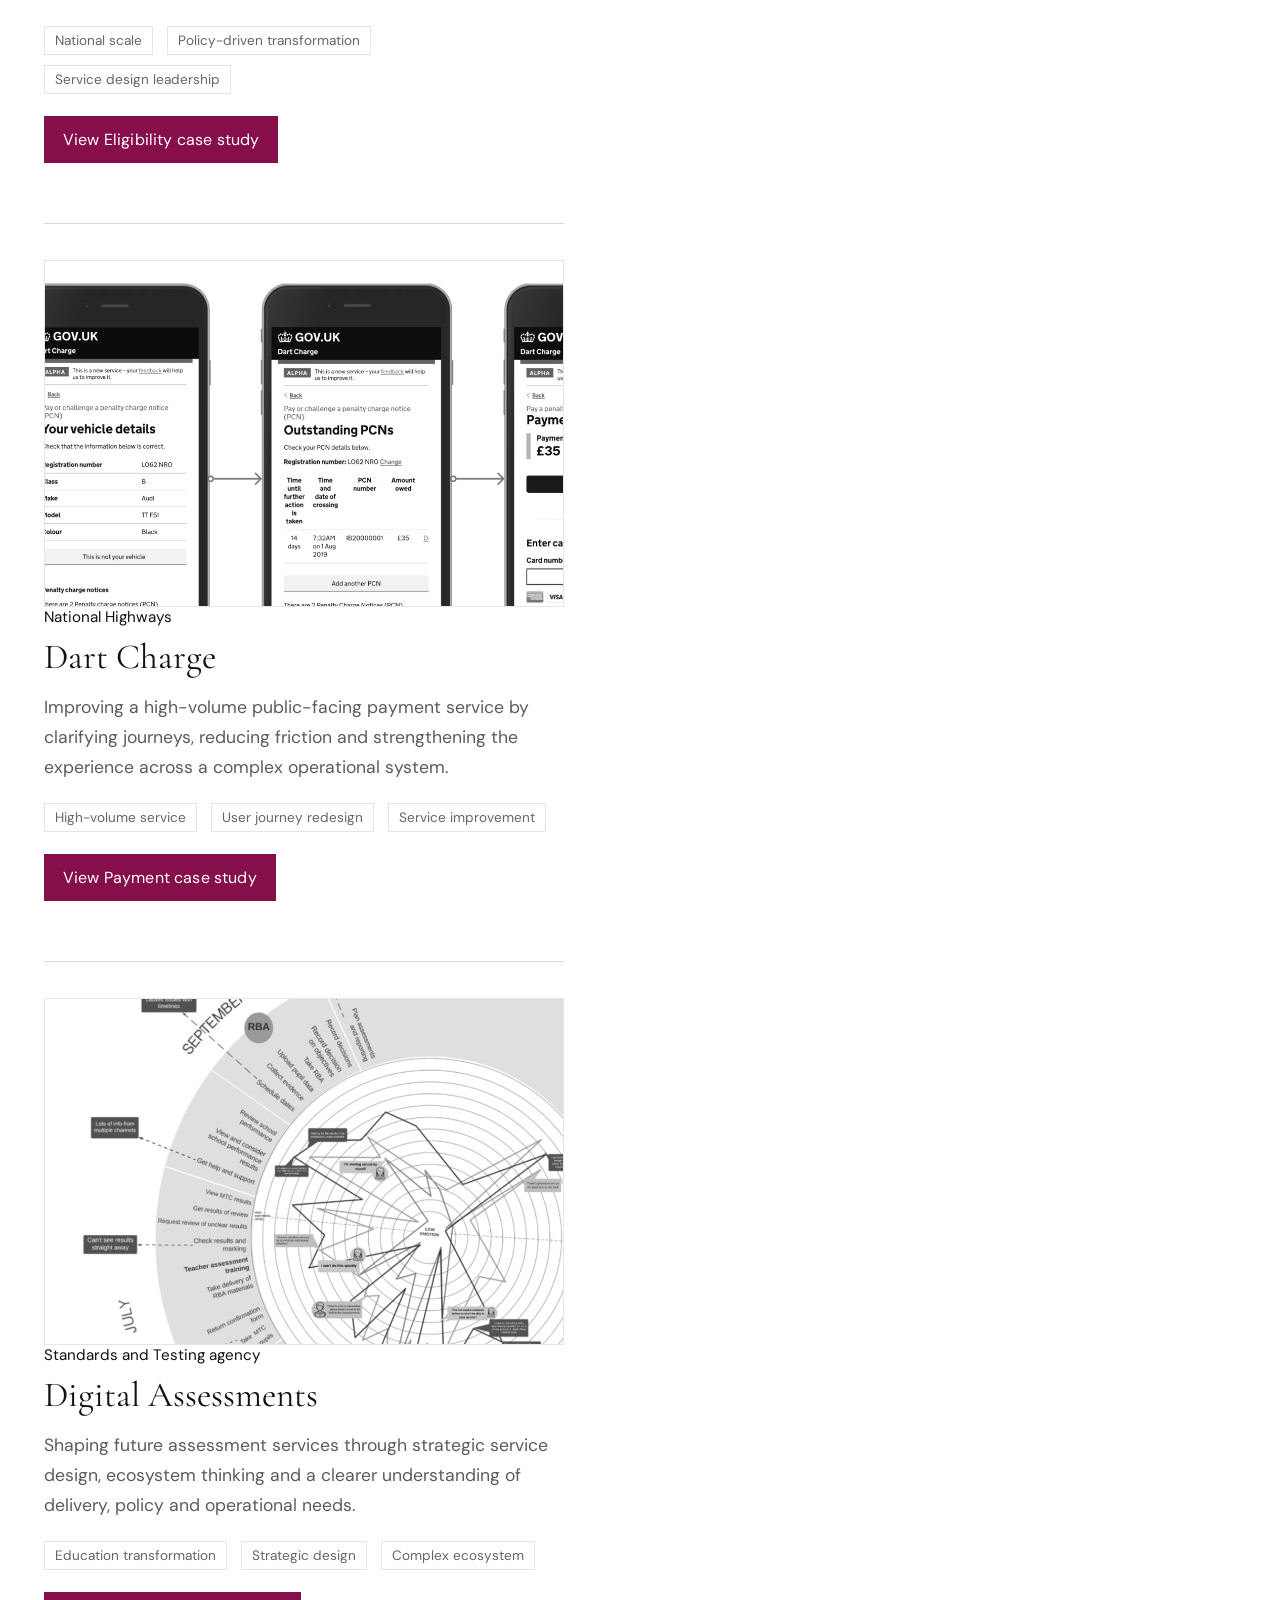
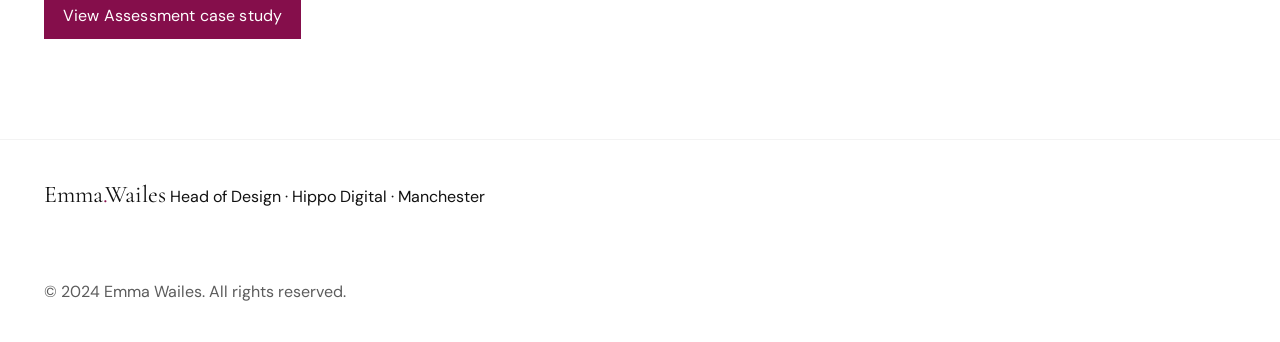
==== commit d690782b: "Add contact page and updated css" ====
--- a/index.html
+++ b/index.html
@@ -138,7 +138,7 @@
             <span>Service design leadership</span>
           </div>
 
-          <a href="case-study-ece.html" class="case-card-link">View Eligibility case study</a>
+          <a href="case-study-eligibility.html" class="case-card-link">View Eligibility case study</a>
         </div>
       </article>
 
--- a/css/styles.css
+++ b/css/styles.css
@@ -1,10 +1,11 @@
+
 :root {
   --black: #111111;
   --white: #ffffff;
   --grey-light: #f3f3f3;
   --grey-mid: #d9d9d9;
   --grey-text: #5c5c5c;
-  --accent: #b76e79;
+  --accent: #850E4B;
 
   --serif: "Cormorant Garamond", serif;
   --sans: "DM Sans", sans-serif;
@@ -409,8 +410,8 @@
 
 .hero-actions a:first-child:hover,
 .case-card-link:hover {
-  background-color: #9f2a63; /* subtle shift, not bright */
-  border-color: #9f2a63;
+  background-color: #850E4B; /* subtle shift, not bright */
+  border-color: #850E4B;
 }
 
 .hero-layout {
@@ -662,3 +663,203 @@
   border-bottom: 1px solid currentColor;
 }
 
+
+.case-study-hero {
+  padding-top: 72px;
+  padding-bottom: 64px;
+  background: #f7f6f2;
+}
+
+.case-study-hero__container {
+  max-width: 1100px;
+}
+
+.case-study-hero__eyebrow {
+  display: flex;
+  align-items: center;
+  gap: 14px;
+  margin: 0 0 28px;
+  font-size: 0.95rem;
+  letter-spacing: 0.12em;
+  text-transform: uppercase;
+  color: #850E4B;
+}
+
+.case-study-hero__line {
+  width: 28px;
+  height: 1px;
+  background: #850E4B;
+  display: inline-block;
+}
+
+.case-study-hero__awards {
+  display: flex;
+  flex-direction: column;
+  gap: 10px;
+  margin-bottom: 36px;
+}
+
+.case-study-hero__award {
+  display: inline-block;
+  width: fit-content;
+  padding: 10px 14px;
+  font-size: 0.9rem;
+  letter-spacing: 0.08em;
+  text-transform: uppercase;
+}
+
+.case-study-hero__award--gold {
+  background: #e8d6a3;
+  color: #7a5300;
+}
+
+.case-study-hero__award--finalist {
+  background: #f1e4eb;
+  color: #850E4B;
+}
+
+.case-study-hero__title {
+  font-family: var(--serif);
+  font-size: 5rem;
+  line-height: 0.98;
+  font-weight: 400;
+  letter-spacing: -0.02em;
+  margin: 0 0 48px;
+  max-width: 980px;
+}
+
+.case-study-hero__title em {
+  font-style: italic;
+  color: #850E4B;
+}
+
+.case-study-hero__meta-grid {
+  display: grid;
+  grid-template-columns: repeat(5, minmax(0, 1fr));
+  border: 1px solid #c9c5bc;
+}
+
+.case-study-hero__meta-item {
+  padding: 22px 24px;
+  border-right: 1px solid #c9c5bc;
+}
+
+.case-study-hero__meta-item:last-child {
+  border-right: 0;
+}
+
+.case-study-hero__meta-label {
+  margin: 0 0 10px;
+  font-size: 0.88rem;
+  letter-spacing: 0.12em;
+  text-transform: uppercase;
+  color: #6f6a62;
+}
+
+.case-study-hero__meta-value {
+  margin: 0;
+  font-size: 1rem;
+  line-height: 1.45;
+  color: #1f1f1f;
+}
+
+.case-study-framing {
+  background: #0b0b0b;
+  color: #f5f3ef;
+  padding-top: 48px;
+  padding-bottom: 56px;
+}
+
+.case-study-framing__container {
+  max-width: 1100px;
+}
+
+.case-study-framing__grid {
+  display: grid;
+  grid-template-columns: repeat(3, minmax(0, 1fr));
+  gap: 48px;
+}
+
+.case-study-framing__card {
+  max-width: 300px;
+}
+
+.case-study-framing__label {
+  margin: 0 0 20px;
+  font-size: 0.9rem;
+  letter-spacing: 0.16em;
+  text-transform: uppercase;
+  color: #c9c4bb;
+}
+
+.case-study-framing__text {
+  margin: 0;
+  font-family: var(--serif);
+  font-size: 1.2rem;
+  line-height: 1.55;
+  color: #f5f3ef;
+}
+
+@media (max-width: 1000px) {
+  .case-study-hero__title {
+    font-size: 4rem;
+    max-width: 820px;
+  }
+
+  .case-study-hero__meta-grid {
+    grid-template-columns: repeat(2, minmax(0, 1fr));
+  }
+
+  .case-study-hero__meta-item:nth-child(2n) {
+    border-right: 0;
+  }
+
+  .case-study-framing__grid {
+    grid-template-columns: 1fr;
+    gap: 32px;
+  }
+
+  .case-study-framing__card {
+    max-width: 100%;
+  }
+}
+
+@media (max-width: 700px) {
+  .case-study-hero {
+    padding-top: 48px;
+    padding-bottom: 48px;
+  }
+
+  .case-study-hero__eyebrow {
+    font-size: 0.8rem;
+    gap: 10px;
+  }
+
+  .case-study-hero__title {
+    font-size: 2.9rem;
+    line-height: 1.02;
+    margin-bottom: 32px;
+  }
+
+  .case-study-hero__meta-grid {
+    grid-template-columns: 1fr;
+  }
+
+  .case-study-hero__meta-item {
+    border-right: 0;
+    border-bottom: 1px solid #c9c5bc;
+  }
+
+  .case-study-hero__meta-item:last-child {
+    border-bottom: 0;
+  }
+
+  .case-study-framing {
+    padding-top: 40px;
+    padding-bottom: 44px;
+  }
+
+  .case-study-framing__text {
+    font-size: 1.05rem;
+  }
+}
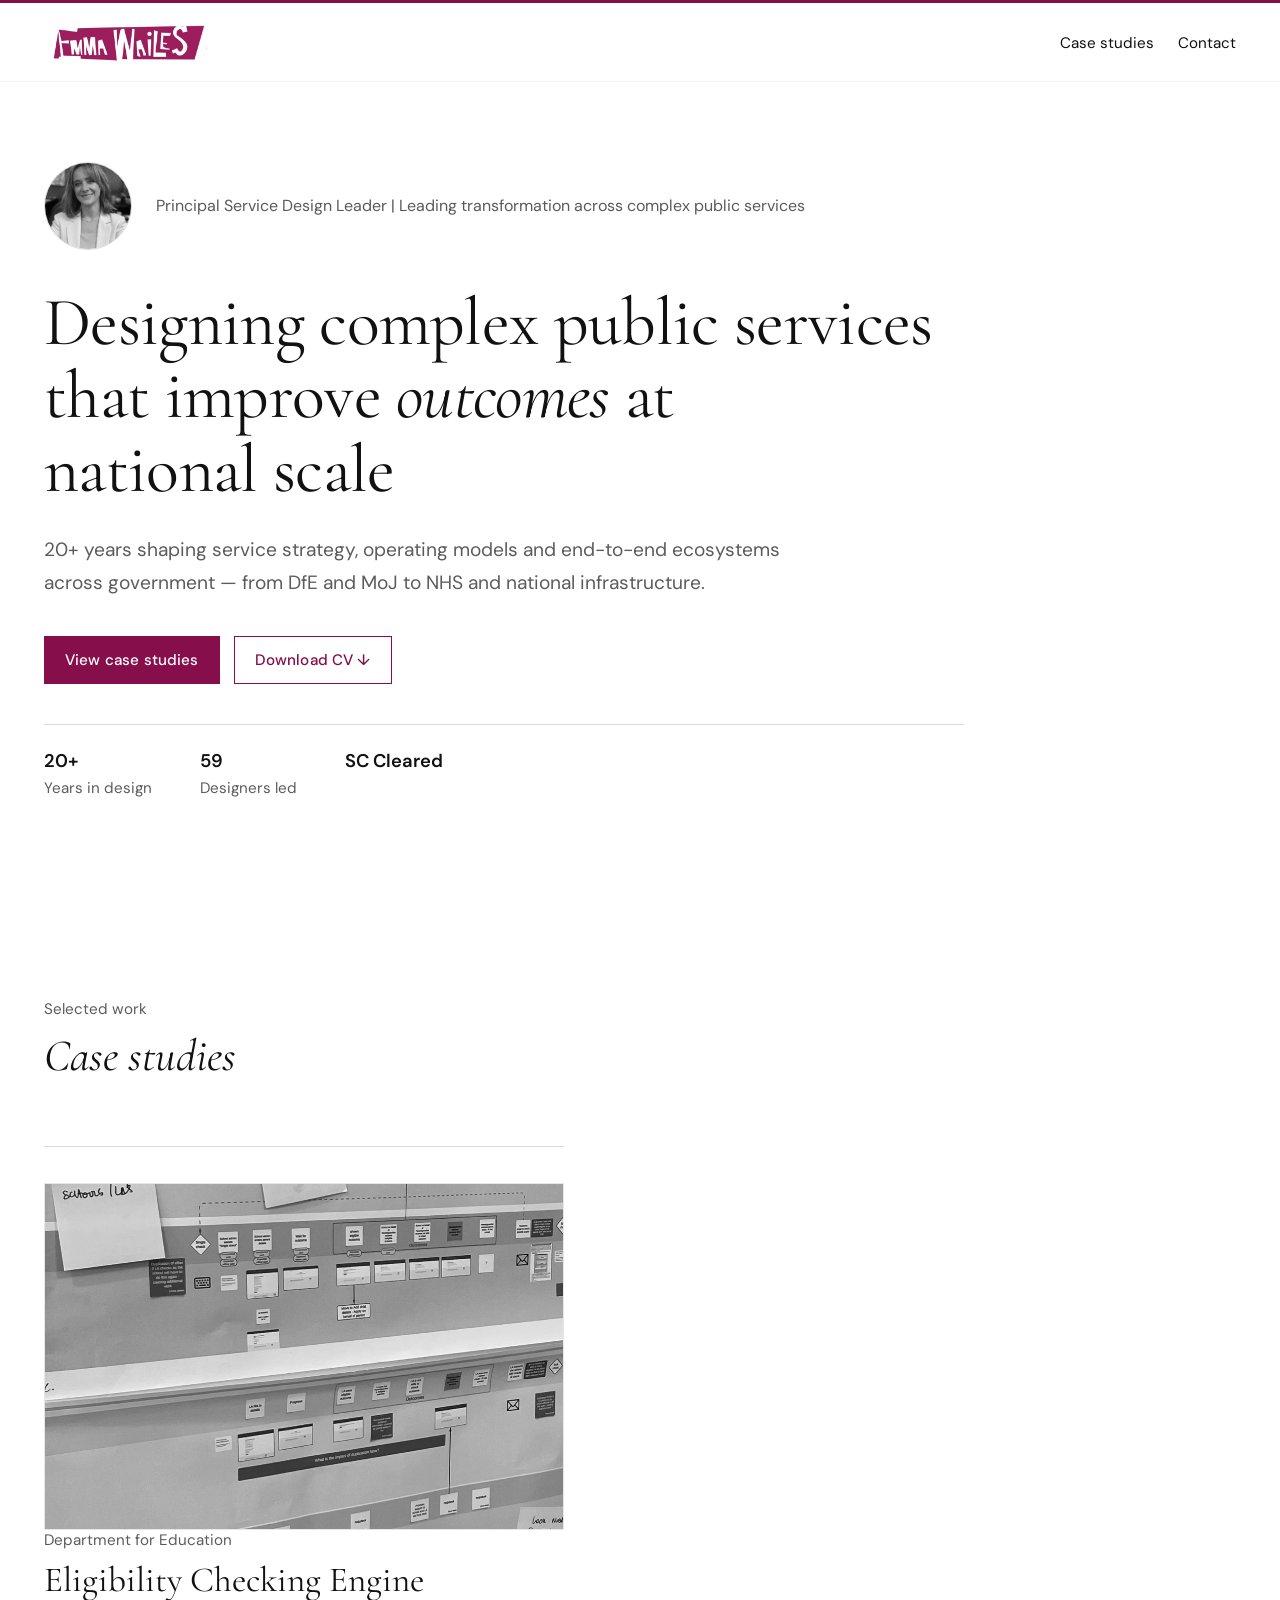
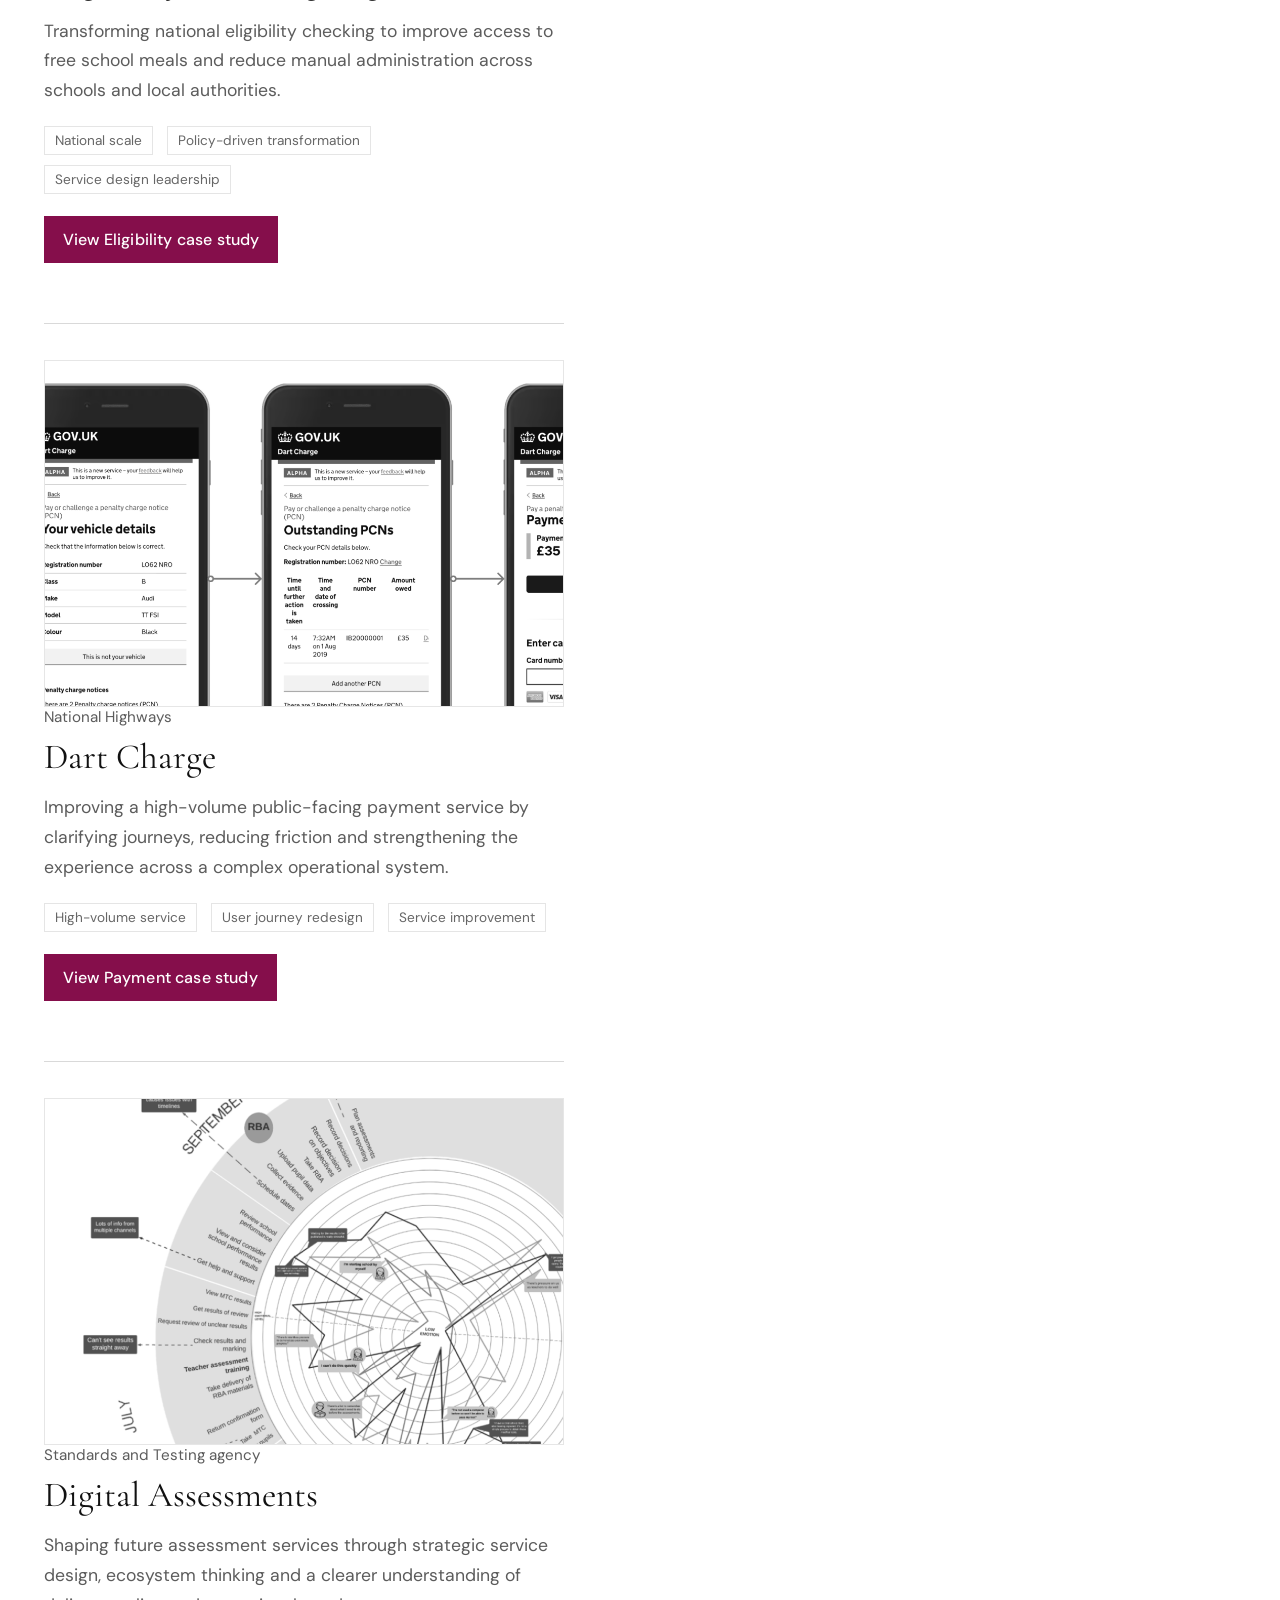
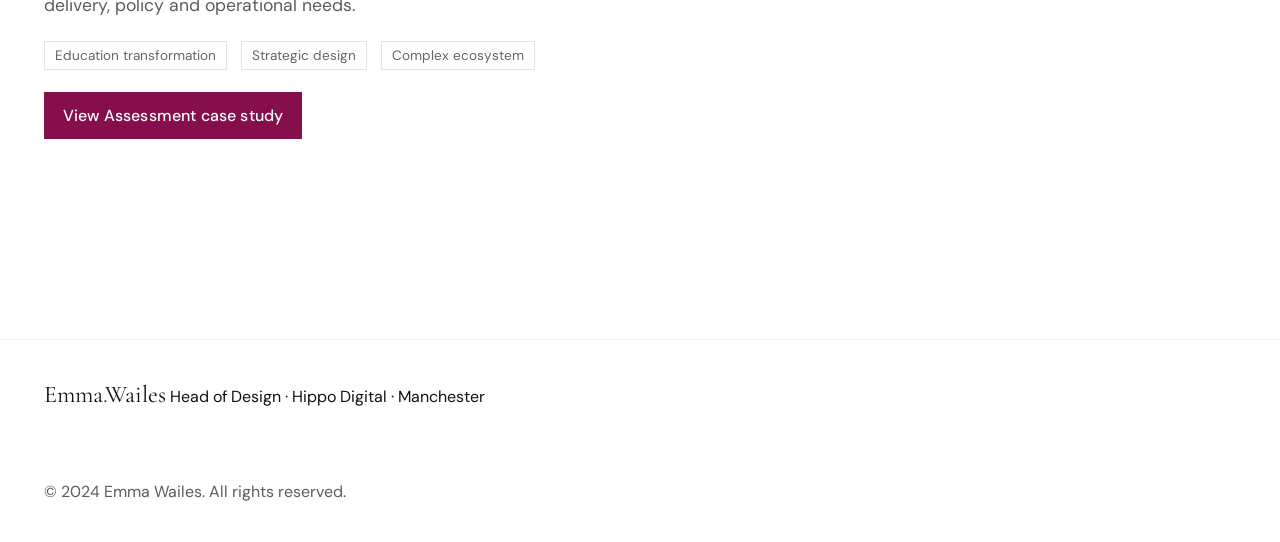
==== commit f17f3169: "Add case studies, assets and case-study CSS Add two new case study pages (case-study-dart.html, case" ====
--- a/index.html
+++ b/index.html
@@ -41,7 +41,7 @@
   <img src="assets/images/headshot.jpeg" alt="Portrait of Emma Wailes" class="hero-headshot">
 
   <p class="hero-role">
-    Principal Service Design Leader | Leading transformation across complex public&nbsp;services
+    Principal Service Design Leader | Leading transformation across complex public services
   </p>
 </div>
 
@@ -71,45 +71,6 @@
 </section>
 
 
-
-    <!-- <section class="hero">
-  <div class="container hero-inner">
-
-    <p class="hero-eyebrow">
-      Head of Design · Hippo Digital · SC Cleared
-    </p>
-
-    <h1 class="hero-title">
-      Designing complex public services that improve <em>outcomes</em> at national scale
-    </h1>
-
-    <p class="hero-desc">
-      20+ years shaping service strategy, operating models and end-to-end ecosystems across government.
-    </p>
-
-    <div class="hero-actions">
-      <a href="#work">View case studies</a>
-      <a href="#">Download CV</a>
-    </div>
-
-    <div class="hero-stats">
-      <div>
-        <strong>20+</strong>
-        <span>Years in service design</span>
-      </div>
-      <div>
-        <strong>59</strong>
-        <span>Designers led</span>
-      </div>
-      <div>
-        <strong>SC</strong>
-        <span>Cleared</span>
-      </div>
-    </div>
-
-  </div>
-</section> -->
-
     <!---------About Section--------->
 
     <!---------Work Section--------->
@@ -138,7 +99,7 @@
             <span>Service design leadership</span>
           </div>
 
-          <a href="case-study-eligibility.html" class="case-card-link">View Eligibility case study</a>
+          <a href="case-study-ece.html" class="case-card-link">View Eligibility case study</a>
         </div>
       </article>
 
--- a/css/styles.css
+++ b/css/styles.css
@@ -1,11 +1,10 @@
-
 :root {
   --black: #111111;
   --white: #ffffff;
   --grey-light: #f3f3f3;
   --grey-mid: #d9d9d9;
   --grey-text: #5c5c5c;
-  --accent: #850E4B;
+  --accent: #850e4b;
 
   --serif: "Cormorant Garamond", serif;
   --sans: "DM Sans", sans-serif;
@@ -26,6 +25,19 @@
   color: var(--black);
   background: var(--white);
 }
+
+main {
+  padding: 0;
+}
+
+.container {
+  max-width: 1240px;
+  margin: 0 auto;
+  padding-left: 24px;
+  padding-right: 24px;
+}
+
+/* Top accent bar */
 
 .top-accent-bar {
   height: 3px;
@@ -37,12 +49,7 @@
   z-index: 200;
 }
 
-.container {
-  max-width: 1240px;
-  margin: 0 auto;
-  padding-left: 24px;
-  padding-right: 24px;
-}
+/* Navigation */
 
 #main-nav {
   margin-top: 3px;
@@ -53,23 +60,15 @@
   display: flex;
   justify-content: space-between;
   align-items: center;
-   padding-top: 18px;
+  padding-top: 18px;
   padding-bottom: 18px;
 }
 
-
 .nav-logo img {
-  height: 44px;
+  height: 42px;
   width: auto;
   display: block;
 }
-
-/* .nav-logo {
-  text-decoration: none;
-  color: var(--black);
-  font-family: var(--serif);
-  font-size: 1.8rem;
-} */
 
 .nav-logo span,
 .footer-logo span {
@@ -90,9 +89,7 @@
   font-size: 0.95rem;
 }
 
-main {
-  padding: 0;
-}
+/* Generic placeholder */
 
 .placeholder {
   padding-top: 80px;
@@ -113,12 +110,14 @@
   margin: 0;
 }
 
+/* Buttons */
+
 .cv-button {
   display: inline-block;
   padding: 12px 20px;
-  border: 1px solid #111;
+  border: 1px solid var(--black);
   text-decoration: none;
-  color: #111;
+  color: var(--black);
   background: transparent;
   font-size: 16px;
   font-weight: 400;
@@ -127,31 +126,54 @@
 }
 
 .cv-button:hover {
-  background: #111;
-  color: #fff;
-}
-
------------------------------------hero section-----------------------------------
+  background: var(--black);
+  color: var(--white);
+}
+
+/* Hero */
+
 .hero {
-  padding-top: 150px;
-  padding-bottom: 110px;
-  /* padding-left: 64px;
-  padding-right: 24px; */
+  padding-top: 80px;
+  padding-bottom: 100px;
 }
 
 .hero-inner {
-  max-width: 1100px;
-}
-
-.hero-inner {
-  max-width: 1100px;
+  max-width: 920px;
+}
+
+.hero-layout {
+  display: grid;
+  grid-template-columns: minmax(0, 1fr) 340px;
+  gap: 64px;
+  align-items: start;
+}
+
+.hero-copy {
+  max-width: 900px;
 }
 
 .hero-top {
   display: flex;
-  align-items: flex-start;
+  align-items: center;
   gap: 24px;
-  margin-bottom: 40px;
+  margin-bottom: 36px;
+  max-width: 1000px;
+}
+
+.hero-role {
+  margin: 0;
+  font-size: 1rem;
+  line-height: 1.45;
+  color: #5a5a5a;
+  white-space: nowrap;
+  overflow: hidden;
+}
+
+.hero-intro {
+  display: flex;
+  align-items: center;
+  gap: 16px;
+  margin-bottom: 28px;
 }
 
 .hero-logo {
@@ -161,160 +183,26 @@
   flex-shrink: 0;
 }
 
+.hero-headshot {
+  width: 88px;
+  height: 88px;
+  object-fit: cover;
+  filter: grayscale(100%);
+  border-radius: 50%;
+  border: 1px solid #dddddd;
+  flex-shrink: 0;
+}
+
 .hero-role {
+  margin: 0;
   font-size: 1rem;
-  line-height: 1.5;
-  color: #850E4B;
-  max-width: 720px;
-  margin: 0 0 24px;
-}
-
-/* .hero-role {
-  font-size: 0.95rem;
-  line-height: 1.4;
-  color: var(--grey-text);
-  margin: 8px 0 0;
-  max-width: 420px;
-} */
+  line-height: 1.45;
+  color: #5a5a5a;
+  white-space: nowrap;
+}
 
 .hero-main {
   max-width: 820px;
-}
-
-.hero-title {
-  font-family: var(--serif);
-  font-size: 4.1rem;
-  line-height: 1.04;
-  font-weight: 400;
-  letter-spacing: -0.01em;
-  margin: 0 0 30px;
-  max-width: 820px;
-}
-
-.hero-title em {
-  font-style: italic;
-}
-
-.hero-desc {
-  font-size: 1.2rem;
-  line-height: 1.65;
-  color: #5f5f5f;
-  margin: 0 0 34px;
-  max-width: 760px;
-}
-
-.hero-actions {
-  display: flex;
-  gap: 16px;
-  margin-bottom: 44px;
-  align-items: center;
-}
-
-.hero-actions a {
-  display: inline-flex;
-  align-items: center;
-  justify-content: center;
-  min-height: 48px;
-  padding: 0 22px;
-  font-size: 1rem;
-  font-weight: 600;
-  text-decoration: none;
-  border-radius: 4px;
-  box-sizing: border-box;
-}
-
-.hero-stats {
-  display: flex;
-  gap: 60px;
-  padding-top: 28px;
-  border-top: 1px solid #e5e5e5;
-}
-
-.hero-stat strong {
-  font-size: 1.2rem;
-  font-weight: 600;
-}
-/* .hero-stats {
-  display: flex;
-  gap: 56px;
-  padding-top: 24px;
-  border-top: 1px solid var(--grey-mid);
-  max-width: 720px;
-}
-
-.hero-stat strong {
-  display: block;
-  font-size: 1.15rem;
-  margin-bottom: 4px;
-} */
-
-.hero-stat span {
-  font-size: 0.82rem;
-  line-height: 1.4;
-  color: var(--grey-text);
-}
-
-.hero-actions a:first-child {
-  background-color: #850E4B;
-  color: #ffffff;
-  border: 1px solid #850E4B;
-}
-
-.hero-actions a:first-child:hover {
-  background-color: #C1588E;
-  border-color: #C1588E;
-  color: #ffffff;
-}
-
-.hero-actions a {
-  font-weight: 300;
-  letter-spacing: 0.02em;
-}
-
-.hero-stats div {
-  white-space: nowrap;
-}
-
-.hero-actions a:last-child {
-  background-color: #ffffff;
-  color: #850E4B;
-  border: 1px solid #850E4B;
-}
-
-.hero-actions a:last-child:hover {
-  background-color: #f7e8f0;
-  color: #850E4B;
-  border-color: #C1588E;
-}
-
-.nav-logo img {
-  height: 42px;
-  width: auto;
-  display: block;
-}
-
-.nav-inner {
-  display: flex;
-  justify-content: space-between;
-  align-items: center;
-  padding-top: 18px;
-  padding-bottom: 18px;
-}
-
-.hero {
-  padding-top: 80px;
-  padding-bottom: 100px;
-}
-
-.hero-inner {
-  max-width: 920px;
-}
-
-.hero-role {
-  font-size: 1rem;
-  line-height: 1.5;
-  color: var(--grey-text);
-  margin: 0 0 24px;
 }
 
 .hero-title {
@@ -322,8 +210,13 @@
   font-size: 4.25rem;
   line-height: 1.08;
   font-weight: 400;
+  letter-spacing: -0.01em;
   margin: 0 0 28px;
   max-width: 900px;
+}
+
+.hero-title em {
+  font-style: italic;
 }
 
 .hero-desc {
@@ -352,31 +245,32 @@
   text-decoration: none;
   border-radius: 0;
   border-width: 1px;
+  border-style: solid;
   letter-spacing: 0.01em;
 }
 
 .hero-actions a:first-child {
-  background-color: #850E4B;
-  color: #ffffff;
-  border: 1px solid #850E4B;
+  background-color: var(--accent);
+  color: var(--white);
+  border-color: var(--accent);
 }
 
 .hero-actions a:first-child:hover {
-  background-color: #C1588E;
-  border-color: #C1588E;
-  color: #ffffff;
+  background-color: #c1588e;
+  border-color: #c1588e;
+  color: var(--white);
 }
 
 .hero-actions a:last-child {
-  background-color: #ffffff;
-  color: #850E4B;
-  border: 1px solid #850E4B;
+  background-color: var(--white);
+  color: var(--accent);
+  border-color: var(--accent);
 }
 
 .hero-actions a:last-child:hover {
   background-color: #f8e8f0;
-  border-color: #C1588E;
-  color: #850E4B;
+  border-color: #c1588e;
+  color: var(--accent);
 }
 
 .hero-stats {
@@ -387,134 +281,23 @@
 }
 
 .hero-stat {
-  white-space: nowrap;
+  white-space: normal;
 }
 
 .hero-stat strong {
+  display: block;
   font-size: 1.15rem;
-  display: block;
+  font-weight: 600;
   margin-bottom: 4px;
 }
 
 .hero-stat span {
   font-size: 0.95rem;
+  line-height: 1.4;
   color: var(--grey-text);
 }
 
-.hero-actions a,
-.case-card-link {
-  font-weight: 500;
-  border-radius: 0;
-  letter-spacing: 0.01em;
-}
-
-.hero-actions a:first-child:hover,
-.case-card-link:hover {
-  background-color: #850E4B; /* subtle shift, not bright */
-  border-color: #850E4B;
-}
-
-.hero-layout {
-  display: grid;
-  grid-template-columns: minmax(0, 1fr) 340px;
-  gap: 64px;
-  align-items: start;
-}
-
-.hero-copy {
-  max-width: 900px;
-}
-
-/* .hero-image img {
-  width: 50%;
-  display: block;
-  filter: grayscale(100%);
-  border-radius: 0;
-} */
-
-.hero-intro {
-  display: flex;
-  align-items: center;
-  gap: 16px;
-  margin-bottom: 28px;
-}
-
-
-
-.hero-headshot {
-  width: 76px;
-  height: 76px;
-  object-fit: cover;
-  border-radius: 50%;
-  filter: grayscale(100%);
-  border: 1px solid #e6e6e6;
-  flex-shrink: 0;
-}
-
-.hero-role {
-  margin: 0;
-  font-size: 0.95rem;
-  white-space: nowrap;
-  line-height: 1.45;
-  color: #5a5a5a;
-  max-width: 640px;
-}
-
-.hero-top {
-  display: flex;
-  align-items: center;
-  gap: 24px;
-  margin-bottom: 36px;
-  max-width: 1000px;
-}
-
-.hero-headshot {
-  width: 88px;
-  height: 88px;
-  object-fit: cover;
-  filter: grayscale(100%);
-  border-radius: 50%; /* keep circle if you prefer */
-  border: 1px solid #dddddd;
-}
-
-.hero-role {
-  margin: 0;
-  font-size: 1rem;
-  line-height: 1.45;
-  color: #5a5a5a;
-  max-width: 640px;
-}
-
--------------footer section----------------------
-
-footer {
-  margin-top: 60px;
-}
-
-footer {
-  border-top: 1px solid var(--grey-light);
-  margin-top: 80px;
-}
-
-footer .container {
-  padding-top: 40px;
-  padding-bottom: 40px;
-}
-
-.footer-logo {
-  display: inline-block;
-  font-family: var(--serif);
-  font-size: 1.5rem;
-  margin-bottom: 12px;
-}
-
-footer p {
-  margin-top: 60px;
-  margin-bottom: 0;
-  color: var(--grey-text);
-}
-
-----------case studies-----------------
+/* Case studies */
 
 .case-studies {
   padding-top: 100px;
@@ -522,7 +305,7 @@
 }
 
 .section-heading {
-  margin-bottom: 48px;
+  margin-bottom: 64px;
   max-width: 780px;
 }
 
@@ -547,14 +330,11 @@
 }
 
 .case-card {
-  transition: transform 0.2s ease, opacity 0.2s ease;
-}
-
-
-.case-card {
+  max-width: 520px;
   border-top: 1px solid var(--grey-mid);
   padding-top: 36px;
   padding-bottom: 20px;
+  transition: transform 0.2s ease, opacity 0.2s ease;
 }
 
 .case-card-content {
@@ -563,7 +343,7 @@
 
 .case-card-org {
   font-size: 0.95rem;
-  color: 1px solid #eeeeee;
+  color: var(--grey-text);
   margin: 0 0 10px;
 }
 
@@ -592,33 +372,26 @@
 
 .case-card-meta span {
   font-size: 0.85rem;
-  color: #666;
+  color: #666666;
   border: 1px solid #e5e5e5;
   padding: 5px 10px;
 }
-
-/* .case-card-meta span {
-  font-size: 0.9rem;
-  color: var(--grey-text);
-  padding: 6px 10px;
-  border: 1px solid var(--grey-mid);
-  border-radius: 999px;
-} */
 
 .case-card-link {
   display: inline-block;
   padding: 12px 18px;
-  background-color: #850E4B;
-  color: #ffffff;
+  background-color: var(--accent);
+  color: var(--white);
   text-decoration: none;
-  border: 1px solid #850E4B;
-  border-radius: 0px;
-  font-weight: 400;
+  border: 1px solid var(--accent);
+  border-radius: 0;
+  font-weight: 500;
   letter-spacing: 0.01em;
 }
 
-.section-heading {
-  margin-bottom: 64px;
+.case-card-link:hover {
+  background-color: var(--accent);
+  border-color: var(--accent);
 }
 
 .case-card img {
@@ -628,20 +401,13 @@
   object-fit: cover;
   filter: grayscale(100%);
   border: 1px solid #e6e6e6;
-}
-
-.case-card img {
-  border: 1px solid #e6e6e6;
   transition: opacity 0.2s ease, border-color 0.2s ease;
-}
-
-.case-card {
-  max-width: 520px;
 }
 
 .case-content {
   padding-top: 16px;
 }
+
 .case-title {
   font-family: var(--serif);
   font-size: 1.6rem;
@@ -663,6 +429,7 @@
   border-bottom: 1px solid currentColor;
 }
 
+/* Case study hero */
 
 .case-study-hero {
   padding-top: 72px;
@@ -682,13 +449,13 @@
   font-size: 0.95rem;
   letter-spacing: 0.12em;
   text-transform: uppercase;
-  color: #850E4B;
+  color: var(--accent);
 }
 
 .case-study-hero__line {
   width: 28px;
   height: 1px;
-  background: #850E4B;
+  background: var(--accent);
   display: inline-block;
 }
 
@@ -715,7 +482,7 @@
 
 .case-study-hero__award--finalist {
   background: #f1e4eb;
-  color: #850E4B;
+  color: var(--accent);
 }
 
 .case-study-hero__title {
@@ -730,7 +497,7 @@
 
 .case-study-hero__title em {
   font-style: italic;
-  color: #850E4B;
+  color: var(--accent);
 }
 
 .case-study-hero__meta-grid {
@@ -800,6 +567,33 @@
   color: #f5f3ef;
 }
 
+/* Footer */
+
+footer {
+  border-top: 1px solid var(--grey-light);
+  margin-top: 80px;
+}
+
+footer .container {
+  padding-top: 40px;
+  padding-bottom: 40px;
+}
+
+.footer-logo {
+  display: inline-block;
+  font-family: var(--serif);
+  font-size: 1.5rem;
+  margin-bottom: 12px;
+}
+
+footer p {
+  margin-top: 60px;
+  margin-bottom: 0;
+  color: var(--grey-text);
+}
+
+/* Responsive */
+
 @media (max-width: 1000px) {
   .case-study-hero__title {
     font-size: 4rem;
@@ -824,6 +618,26 @@
   }
 }
 
+@media (max-width: 900px) {
+  .hero-layout {
+    grid-template-columns: 1fr;
+    gap: 40px;
+  }
+
+  .hero-title {
+    font-size: 3.6rem;
+  }
+
+  .hero-desc {
+    font-size: 1.1rem;
+  }
+
+  .hero-stats {
+    gap: 32px;
+    flex-wrap: wrap;
+  }
+}
+
 @media (max-width: 700px) {
   .case-study-hero {
     padding-top: 48px;
@@ -863,3 +677,76 @@
     font-size: 1.05rem;
   }
 }
+
+@media (max-width: 560px) {
+  .container {
+    padding-left: 20px;
+    padding-right: 20px;
+  }
+
+  .nav-inner {
+    flex-direction: column;
+    align-items: flex-start;
+    gap: 12px;
+  }
+
+  .hero {
+    padding-top: 56px;
+    padding-bottom: 72px;
+  }
+
+  .hero-top {
+    align-items: flex-start;
+    gap: 16px;
+  }
+
+  .hero-headshot {
+    width: 72px;
+    height: 72px;
+  }
+
+  .hero-role {
+    white-space: normal;
+    font-size: 0.95rem;
+  }
+
+  .hero-title {
+    font-size: 2.8rem;
+    line-height: 1.05;
+  }
+
+  .hero-desc {
+    font-size: 1rem;
+    line-height: 1.6;
+  }
+
+  .hero-actions {
+    flex-direction: column;
+    align-items: stretch;
+  }
+
+  .hero-actions a {
+    width: 100%;
+  }
+
+  .hero-stats {
+    flex-direction: column;
+    gap: 20px;
+  }
+
+  .section-title {
+    font-size: 2.2rem;
+  }
+
+  .case-card-title {
+    font-size: 1.8rem;
+  }
+}
+
+.meta-logo {
+  height: 60px;
+  width: auto;
+  display: inline-block;
+  vertical-align: middle;
+  margin-right: 6px;
+}
